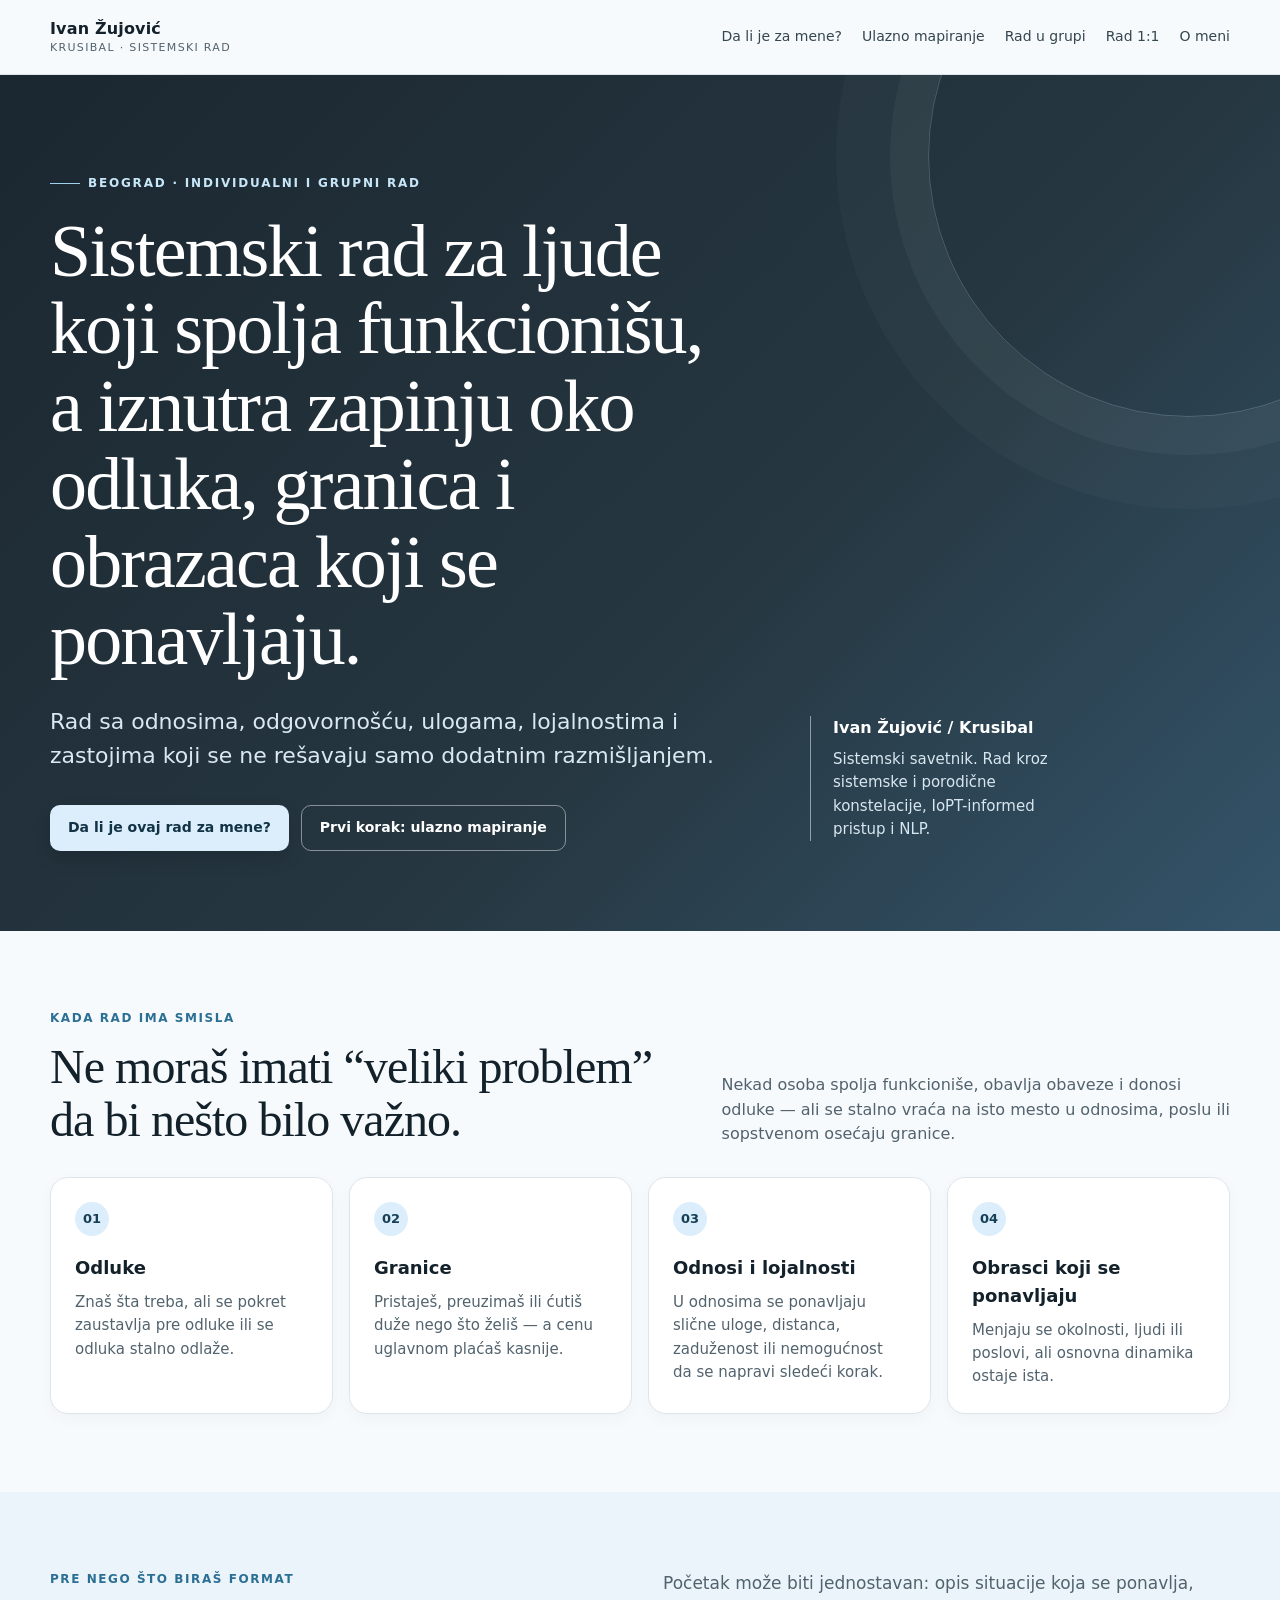
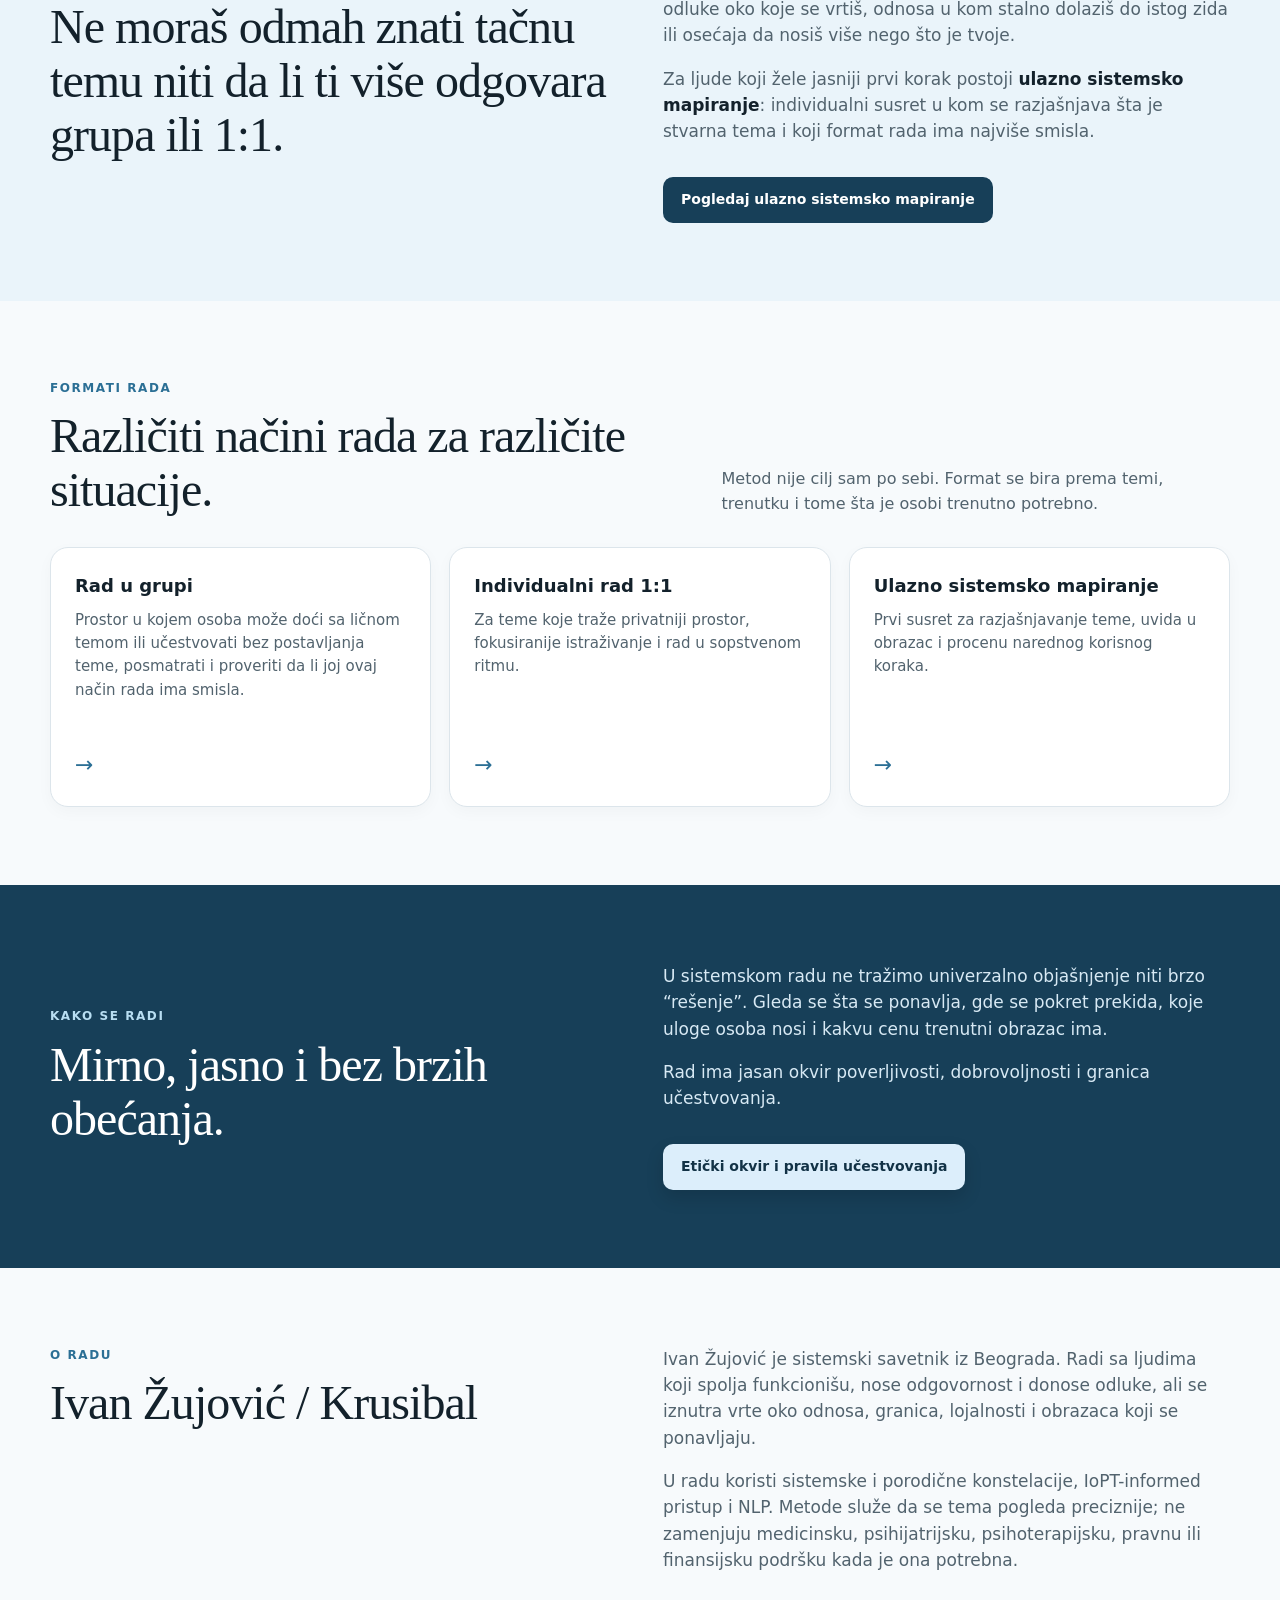
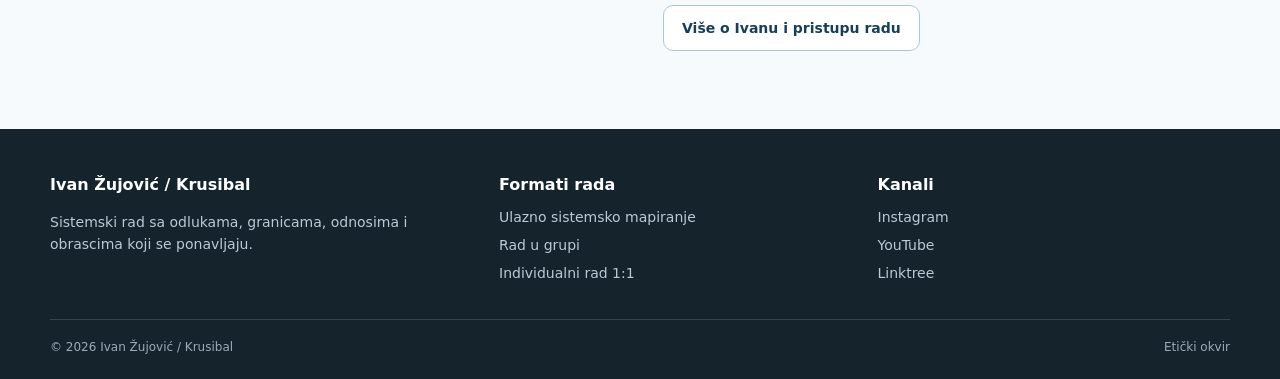
==== index.html @ fd6ade68 "Initial krusibal site" ====
<!doctype html>
<html lang="sr-Latn-RS">
<head>
  <meta charset="utf-8">
  <meta name="viewport" content="width=device-width,initial-scale=1">
  <title>Ivan Žujović | Sistemski rad sa odlukama, granicama i obrascima — Krusibal</title>
  <meta name="description" content="Sistemski rad za ljude koji spolja funkcionišu, a iznutra zapinju oko odluka, granica, odnosa i obrazaca koji se ponavljaju. Beograd — individualni i grupni rad.">
  <link rel="canonical" href="https://krusibal.rs/">
  <meta property="og:title" content="Ivan Žujović | Sistemski rad — Krusibal">
  <meta property="og:description" content="Sistemski rad sa odlukama, granicama i obrascima koji se ponavljaju.">
  <meta property="og:type" content="website">
  <meta property="og:url" content="https://krusibal.rs/">
  <link rel="icon" href="assets/favicon.svg" type="image/svg+xml">
  <link rel="stylesheet" href="assets/styles.css">
  <script type="application/ld+json">
  {"@context":"https://schema.org","@type":"Person","name":"Ivan Žujović","alternateName":"Krusibal","jobTitle":"Sistemski savetnik","url":"https://krusibal.rs/","address":{"@type":"PostalAddress","addressLocality":"Beograd","addressCountry":"RS"},"sameAs":["https://www.instagram.com/krusibal/","https://www.youtube.com/@krusibal","https://linktr.ee/krusibal"]}
  </script>
</head>
<body>
<header class="site-header">
  <div class="container header-row">
    <a class="brand" href="./" aria-label="Krusibal — početna"><strong>Ivan Žujović</strong><small>Krusibal · sistemski rad</small></a>
    <button class="nav-toggle" type="button" aria-expanded="false" aria-controls="site-navigation">Meni</button>
    <nav id="site-navigation" class="nav" aria-label="Glavna navigacija">
      <a href="da-li-je-ovaj-rad-za-mene/">Da li je za mene?</a>
      <a href="ulazno-sistemsko-mapiranje/">Ulazno mapiranje</a>
      <a href="rad-u-grupi/">Rad u grupi</a>
      <a href="rad-1-na-1/">Rad 1:1</a>
      <a href="o-meni/">O meni</a>
    </nav>
  </div>
</header>
<main>
  <section class="hero">
    <div class="container hero-grid">
      <div>
        <div class="eyebrow">Beograd · individualni i grupni rad</div>
        <h1>Sistemski rad za ljude koji spolja funkcionišu, a iznutra zapinju oko odluka, granica i obrazaca koji se ponavljaju.</h1>
        <p>Rad sa odnosima, odgovornošću, ulogama, lojalnostima i zastojima koji se ne rešavaju samo dodatnim razmišljanjem.</p>
        <div class="actions">
          <a class="button primary" href="da-li-je-ovaj-rad-za-mene/">Da li je ovaj rad za mene?</a>
          <a class="button secondary" href="ulazno-sistemsko-mapiranje/">Prvi korak: ulazno mapiranje</a>
        </div>
      </div>
      <aside class="hero-note">
        <strong>Ivan Žujović / Krusibal</strong>
        Sistemski savetnik. Rad kroz sistemske i porodične konstelacije, IoPT-informed pristup i NLP.
      </aside>
    </div>
  </section>

  <section>
    <div class="container">
      <div class="section-head">
        <div><div class="kicker">Kada rad ima smisla</div><h2>Ne moraš imati “veliki problem” da bi nešto bilo važno.</h2></div>
        <p>Nekad osoba spolja funkcioniše, obavlja obaveze i donosi odluke — ali se stalno vraća na isto mesto u odnosima, poslu ili sopstvenom osećaju granice.</p>
      </div>
      <div class="grid-4">
        <article class="card"><div class="num">01</div><h3>Odluke</h3><p>Znaš šta treba, ali se pokret zaustavlja pre odluke ili se odluka stalno odlaže.</p></article>
        <article class="card"><div class="num">02</div><h3>Granice</h3><p>Pristaješ, preuzimaš ili ćutiš duže nego što želiš — a cenu uglavnom plaćaš kasnije.</p></article>
        <article class="card"><div class="num">03</div><h3>Odnosi i lojalnosti</h3><p>U odnosima se ponavljaju slične uloge, distanca, zaduženost ili nemogućnost da se napravi sledeći korak.</p></article>
        <article class="card"><div class="num">04</div><h3>Obrasci koji se ponavljaju</h3><p>Menjaju se okolnosti, ljudi ili poslovi, ali osnovna dinamika ostaje ista.</p></article>
      </div>
    </div>
  </section>

  <section class="soft">
    <div class="container split">
      <div>
        <div class="kicker">Pre nego što biraš format</div>
        <h2>Ne moraš odmah znati tačnu temu niti da li ti više odgovara grupa ili 1:1.</h2>
      </div>
      <div class="prose">
        <p>Početak može biti jednostavan: opis situacije koja se ponavlja, odluke oko koje se vrtiš, odnosa u kom stalno dolaziš do istog zida ili osećaja da nosiš više nego što je tvoje.</p>
        <p>Za ljude koji žele jasniji prvi korak postoji <strong>ulazno sistemsko mapiranje</strong>: individualni susret u kom se razjašnjava šta je stvarna tema i koji format rada ima najviše smisla.</p>
        <div class="actions"><a class="button ink" href="ulazno-sistemsko-mapiranje/">Pogledaj ulazno sistemsko mapiranje</a></div>
      </div>
    </div>
  </section>

  <section>
    <div class="container">
      <div class="section-head">
        <div><div class="kicker">Formati rada</div><h2>Različiti načini rada za različite situacije.</h2></div>
        <p>Metod nije cilj sam po sebi. Format se bira prema temi, trenutku i tome šta je osobi trenutno potrebno.</p>
      </div>
      <div class="grid-3">
        <a class="card format-card" href="rad-u-grupi/"><div><h3>Rad u grupi</h3><p>Prostor u kojem osoba može doći sa ličnom temom ili učestvovati bez postavljanja teme, posmatrati i proveriti da li joj ovaj način rada ima smisla.</p></div><div class="arrow">→</div></a>
        <a class="card format-card" href="rad-1-na-1/"><div><h3>Individualni rad 1:1</h3><p>Za teme koje traže privatniji prostor, fokusiranije istraživanje i rad u sopstvenom ritmu.</p></div><div class="arrow">→</div></a>
        <a class="card format-card" href="ulazno-sistemsko-mapiranje/"><div><h3>Ulazno sistemsko mapiranje</h3><p>Prvi susret za razjašnjavanje teme, uvida u obrazac i procenu narednog korisnog koraka.</p></div><div class="arrow">→</div></a>
      </div>
    </div>
  </section>

  <section class="band">
    <div class="container split">
      <div><div class="kicker">Kako se radi</div><h2>Mirno, jasno i bez brzih obećanja.</h2></div>
      <div class="prose"><p>U sistemskom radu ne tražimo univerzalno objašnjenje niti brzo “rešenje”. Gleda se šta se ponavlja, gde se pokret prekida, koje uloge osoba nosi i kakvu cenu trenutni obrazac ima.</p><p>Rad ima jasan okvir poverljivosti, dobrovoljnosti i granica učestvovanja.</p><div class="actions"><a class="button primary" href="eticki-okvir/">Etički okvir i pravila učestvovanja</a></div></div>
    </div>
  </section>

  <section>
    <div class="container split">
      <div><div class="kicker">O radu</div><h2>Ivan Žujović / Krusibal</h2></div>
      <div class="prose"><p>Ivan Žujović je sistemski savetnik iz Beograda. Radi sa ljudima koji spolja funkcionišu, nose odgovornost i donose odluke, ali se iznutra vrte oko odnosa, granica, lojalnosti i obrazaca koji se ponavljaju.</p><p>U radu koristi sistemske i porodične konstelacije, IoPT-informed pristup i NLP. Metode služe da se tema pogleda preciznije; ne zamenjuju medicinsku, psihijatrijsku, psihoterapijsku, pravnu ili finansijsku podršku kada je ona potrebna.</p><div class="actions"><a class="button ghost" href="o-meni/">Više o Ivanu i pristupu radu</a></div></div>
    </div>
  </section>
</main>
<footer class="site-footer">
  <div class="container footer-grid">
    <div><h3>Ivan Žujović / Krusibal</h3><p>Sistemski rad sa odlukama, granicama, odnosima i obrascima koji se ponavljaju.</p></div>
    <div><h3>Formati rada</h3><ul><li><a href="ulazno-sistemsko-mapiranje/">Ulazno sistemsko mapiranje</a></li><li><a href="rad-u-grupi/">Rad u grupi</a></li><li><a href="rad-1-na-1/">Individualni rad 1:1</a></li></ul></div>
    <div><h3>Kanali</h3><ul><li><a href="https://www.instagram.com/krusibal/" target="_blank" rel="noopener">Instagram</a></li><li><a href="https://www.youtube.com/@krusibal" target="_blank" rel="noopener">YouTube</a></li><li><a href="https://linktr.ee/krusibal" target="_blank" rel="noopener">Linktree</a></li></ul></div>
  </div>
  <div class="container footer-bottom"><span>© 2026 Ivan Žujović / Krusibal</span><span><a href="eticki-okvir/">Etički okvir</a></span></div>
</footer>
<script src="assets/app.js"></script>
</body>
</html>
---- assets/styles.css ----
:root {
  --ink: #13212b;
  --muted: #52636e;
  --line: #dce5eb;
  --paper: #f7fafc;
  --white: #ffffff;
  --blue-pale: #dceefb;
  --blue: #2b6f95;
  --blue-deep: #173f58;
  --dark: #1b2730;
  --dark-2: #263741;
  --max: 1180px;
  --radius: 18px;
  --shadow: 0 16px 42px rgba(28, 54, 71, .10);
}
* { box-sizing: border-box; }
html { scroll-behavior: smooth; }
body { margin: 0; color: var(--ink); background: var(--paper); font-family: Inter, ui-sans-serif, system-ui, -apple-system, BlinkMacSystemFont, "Segoe UI", sans-serif; line-height: 1.55; }
a { color: inherit; text-decoration: none; }
a:hover { text-decoration: none; }
img { max-width: 100%; display:block; }
.container { width: min(calc(100% - 40px), var(--max)); margin: 0 auto; }
.site-header { background: rgba(247,250,252,.94); border-bottom: 1px solid var(--line); position: sticky; top: 0; z-index: 30; backdrop-filter: blur(12px); }
.header-row { min-height: 74px; display: flex; align-items: center; justify-content: space-between; gap: 24px; }
.brand { display: flex; flex-direction: column; line-height: 1.08; }
.brand strong { font-size: 16px; letter-spacing: .01em; }
.brand small { margin-top: 4px; color: var(--muted); font-size: 11px; letter-spacing: .12em; text-transform: uppercase; }
.nav { display:flex; align-items:center; gap: 20px; font-size: 14px; color: #344650; }
.nav a { padding: 7px 0; border-bottom: 1px solid transparent; }
.nav a:hover, .nav a[aria-current="page"] { color: var(--blue-deep); border-bottom-color: var(--blue); }
.nav-toggle { display:none; border: 1px solid var(--line); background: var(--white); border-radius: 10px; padding: 8px 11px; font: inherit; color: var(--ink); }
.hero { background: linear-gradient(135deg, var(--dark) 0%, var(--dark-2) 59%, #34546a 100%); color: white; padding: 92px 0 80px; overflow:hidden; position:relative; }
.hero::after { content:""; position:absolute; width:520px; height:520px; border-radius:50%; border:1px solid rgba(220,238,251,.22); right:-170px; top:-180px; box-shadow: 0 0 0 38px rgba(220,238,251,.04), 0 0 0 92px rgba(220,238,251,.025); }
.hero-grid { position:relative; z-index:1; display:grid; grid-template-columns: minmax(0, 1.25fr) minmax(280px, .75fr); gap: 60px; align-items:end; }
.eyebrow { display:inline-flex; align-items:center; gap:8px; color:#c7e7f9; font-size: 12px; text-transform: uppercase; letter-spacing:.15em; font-weight:700; }
.eyebrow::before { content:""; display:inline-block; width:30px; height:1px; background:#9ed2ed; }
h1 { font-family: Georgia, "Times New Roman", serif; font-weight: 400; font-size: clamp(42px, 6vw, 74px); line-height:1.05; max-width: 800px; margin: 20px 0 26px; letter-spacing: -.025em; }
.hero p { color:#d9e8f1; font-size: clamp(18px, 2vw, 22px); max-width: 690px; margin:0; }
.hero-note { border-left: 1px solid rgba(220,238,251,.55); padding-left: 22px; color:#d8e7ef; font-size:15px; max-width:280px; margin-bottom: 10px; }
.hero-note strong { display:block; color:white; margin-bottom:7px; font-size:16px; }
.actions { display:flex; flex-wrap:wrap; gap: 12px; margin-top:32px; }
.button { display:inline-flex; align-items:center; justify-content:center; min-height: 46px; padding: 11px 18px; border-radius: 10px; font-weight: 700; font-size:14px; transition: transform .15s ease, box-shadow .15s ease, background .15s ease; }
.button:hover { transform: translateY(-1px); }
.button.primary { color:#123246; background:var(--blue-pale); box-shadow: 0 8px 18px rgba(0,0,0,.14); }
.button.secondary { color:white; border: 1px solid rgba(255,255,255,.45); }
.button.ink { color: white; background: var(--blue-deep); }
.button.ghost { color:var(--blue-deep); border:1px solid #aac7d9; background:var(--white); }
section { padding: 78px 0; }
.section-head { display:grid; grid-template-columns: minmax(0, 1fr) minmax(300px, .8fr); gap: 36px; align-items:end; margin-bottom:30px; }
h2 { margin: 0; font-family: Georgia, "Times New Roman", serif; font-weight:400; font-size: clamp(30px, 4vw, 48px); line-height:1.12; letter-spacing:-.02em; }
.section-head p { margin:0; color:var(--muted); font-size:16px; }
.kicker { font-size:12px; text-transform:uppercase; letter-spacing:.13em; color:var(--blue); font-weight:800; margin-bottom: 12px; }
.grid-4 { display:grid; grid-template-columns:repeat(4, 1fr); gap: 16px; }
.grid-3 { display:grid; grid-template-columns:repeat(3, 1fr); gap: 18px; }
.card { background:var(--white); border:1px solid var(--line); border-radius:var(--radius); padding:24px; box-shadow:0 5px 16px rgba(19,33,43,.03); }
.card h3 { margin: 0 0 9px; font-size:18px; }
.card p { color:var(--muted); margin:0; font-size:15px; }
.num { width:34px; height:34px; display:grid; place-items:center; border-radius:50%; background:var(--blue-pale); color:var(--blue-deep); font-weight:800; font-size:13px; margin-bottom:18px; }
.soft { background:#eaf4fa; }
.soft .card { box-shadow:none; }
.split { display:grid; grid-template-columns: 1fr 1fr; gap: 46px; align-items:start; }
.prose { color:var(--muted); font-size:17px; }
.prose p:first-child { margin-top:0; }
.prose strong { color:var(--ink); }
.list { padding:0; margin: 20px 0 0; list-style:none; display:grid; gap:11px; }
.list li { position:relative; padding-left:25px; color:var(--muted); }
.list li::before { content:""; position:absolute; width:8px; height:8px; border-radius:50%; top:.53em; left:0; background:#80b9d6; }
.format-card { min-height: 260px; display:flex; flex-direction:column; justify-content:space-between; }
.format-card .arrow { font-size:22px; color:var(--blue); margin-top:25px; }
.band { background:var(--blue-deep); color:white; }
.band .split { align-items:center; }
.band .prose, .band p { color:#d7e9f4; }
.band .kicker { color:#b8def2; }
.quote { font-family: Georgia, "Times New Roman", serif; font-size:clamp(27px, 3vw, 40px); line-height:1.18; margin:0; letter-spacing:-.02em; }
.page-hero { padding:72px 0 58px; background:linear-gradient(135deg,#e4f2fb,#f7fafc); border-bottom:1px solid var(--line); }
.page-hero h1 { color:var(--ink); font-size:clamp(38px,5vw,62px); max-width:850px; margin-bottom:16px; }
.page-hero p { max-width:700px; color:var(--muted); font-size:18px; margin:0; }
.notice { padding:19px 22px; background:#e8f4fb; border-left:4px solid #6da9c9; border-radius:10px; color:#2d4d60; font-size:15px; }
.faq { display:grid; gap: 12px; }
details { background:var(--white); border:1px solid var(--line); border-radius:12px; padding: 16px 18px; }
summary { cursor:pointer; font-weight:700; color:var(--ink); }
details p { color:var(--muted); margin: 14px 0 2px; }
.site-footer { background:#15232d; color:#dce9f0; padding: 44px 0 22px; }
.footer-grid { display:grid; grid-template-columns: 1.2fr 1fr 1fr; gap:26px; }
.site-footer h3 { margin:0 0 9px; color:white; font-size:16px; }
.site-footer p, .site-footer li { color:#b9cad5; font-size:14px; }
.site-footer ul { list-style:none; padding:0; margin:0; display:grid; gap:6px; }
.footer-bottom { margin-top:35px; padding-top:18px; border-top:1px solid rgba(220,238,251,.16); color:#98acb9; font-size:12px; display:flex; justify-content:space-between; gap:14px; flex-wrap:wrap; }
@media (max-width: 880px) {
  .nav-toggle { display:block; }
  .nav { display:none; position:absolute; top:74px; left:0; right:0; background:var(--paper); padding:18px 20px 22px; border-bottom:1px solid var(--line); flex-direction:column; align-items:flex-start; gap:12px; }
  .nav.is-open { display:flex; }
  .hero { padding:72px 0 64px; }
  .hero-grid, .section-head, .split, .footer-grid { grid-template-columns:1fr; gap:28px; }
  .hero-note { max-width:560px; }
  .grid-4, .grid-3 { grid-template-columns:repeat(2, 1fr); }
}
@media (max-width: 560px) {
  .container { width:min(calc(100% - 28px), var(--max)); }
  h1 { font-size:42px; }
  section { padding:58px 0; }
  .grid-4, .grid-3 { grid-template-columns:1fr; }
  .card { padding:20px; }
  .actions { align-items:stretch; }
  .button { width:100%; }
}
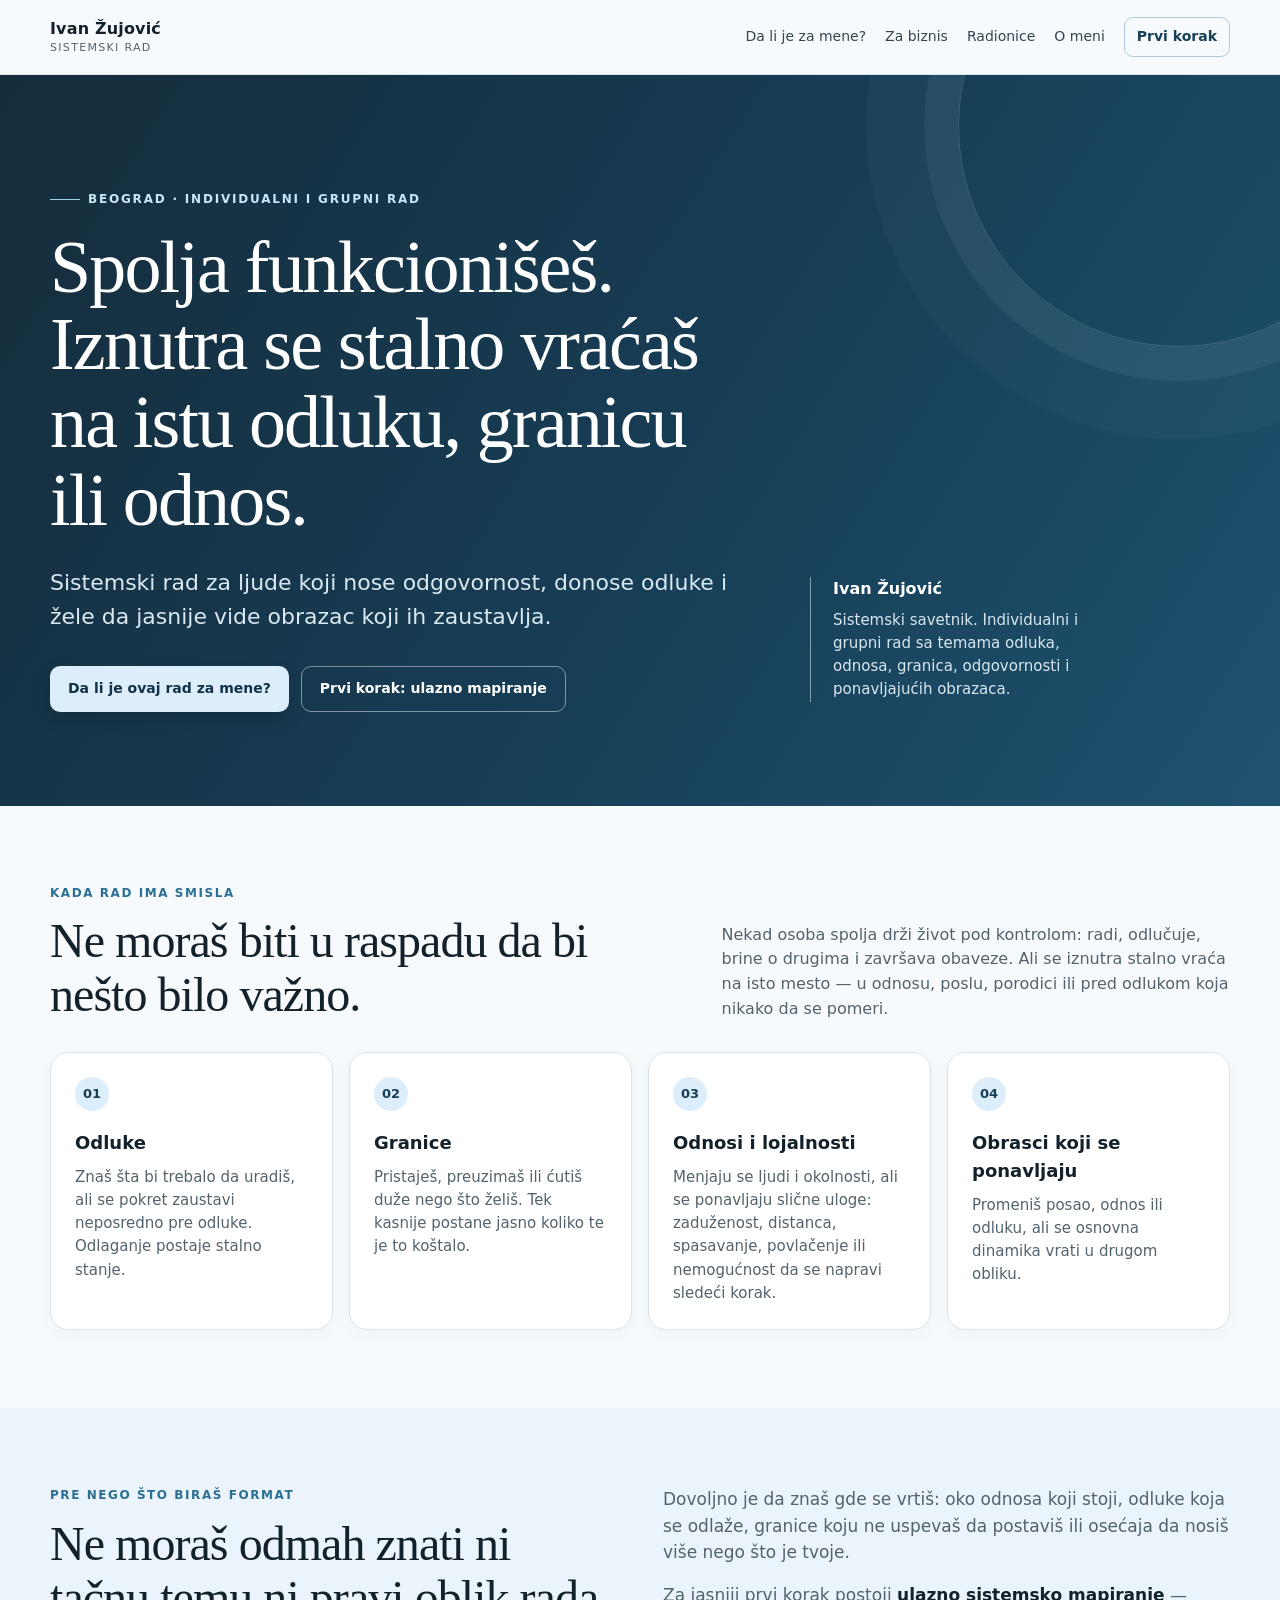
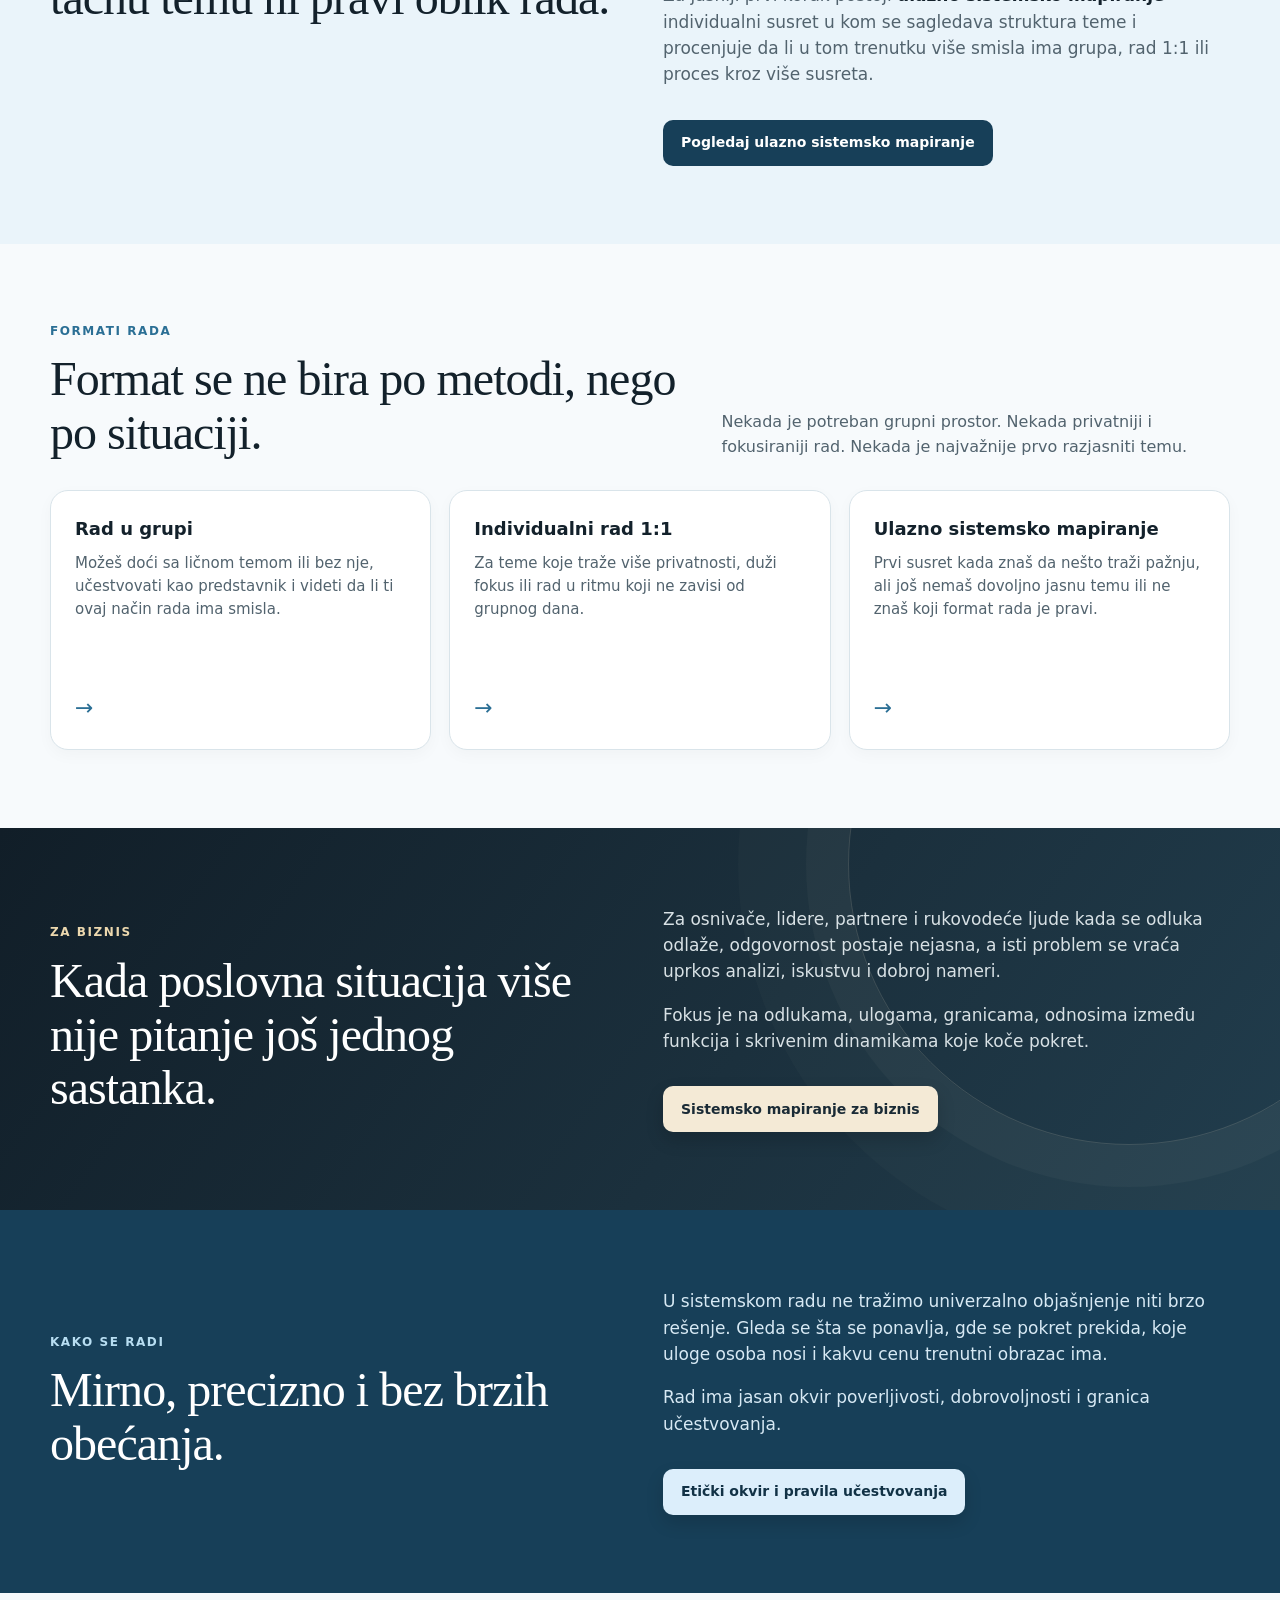
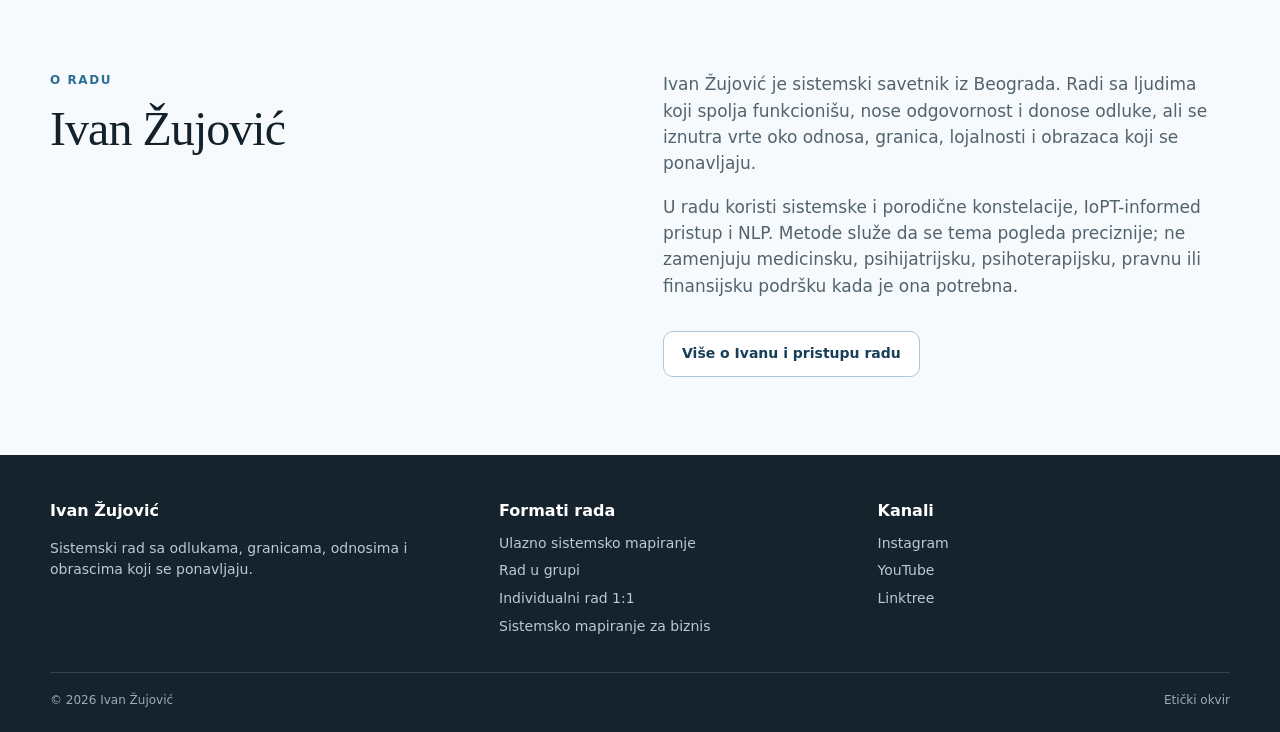
==== commit eb2fd11b: "Add business section and SEO v2" ====
--- a/index.html
+++ b/index.html
@@ -3,117 +3,168 @@
 <head>
   <meta charset="utf-8">
   <meta name="viewport" content="width=device-width,initial-scale=1">
-  <title>Ivan Žujović | Sistemski rad sa odlukama, granicama i obrascima — Krusibal</title>
+  <meta name="theme-color" content="#13212b">
+  <title>Ivan Žujović | Sistemski rad u Beogradu</title>
   <meta name="description" content="Sistemski rad za ljude koji spolja funkcionišu, a iznutra zapinju oko odluka, granica, odnosa i obrazaca koji se ponavljaju. Beograd — individualni i grupni rad.">
   <link rel="canonical" href="https://krusibal.rs/">
-  <meta property="og:title" content="Ivan Žujović | Sistemski rad — Krusibal">
-  <meta property="og:description" content="Sistemski rad sa odlukama, granicama i obrascima koji se ponavljaju.">
+  <meta property="og:locale" content="sr_RS">
   <meta property="og:type" content="website">
+  <meta property="og:title" content="Ivan Žujović | Sistemski rad u Beogradu">
+  <meta property="og:description" content="Sistemski rad za ljude koji spolja funkcionišu, a iznutra zapinju oko odluka, granica, odnosa i obrazaca koji se ponavljaju. Beograd — individualni i grupni rad.">
   <meta property="og:url" content="https://krusibal.rs/">
+  <meta property="og:image" content="https://krusibal.rs/assets/og-ivan-zujovic.png">
+  <meta property="og:image:width" content="1200">
+  <meta property="og:image:height" content="630">
+  <meta name="twitter:card" content="summary_large_image">
+  <meta name="twitter:title" content="Ivan Žujović | Sistemski rad u Beogradu">
+  <meta name="twitter:description" content="Sistemski rad za ljude koji spolja funkcionišu, a iznutra zapinju oko odluka, granica, odnosa i obrazaca koji se ponavljaju. Beograd — individualni i grupni rad.">
+  <meta name="twitter:image" content="https://krusibal.rs/assets/og-ivan-zujovic.png">
   <link rel="icon" href="assets/favicon.svg" type="image/svg+xml">
   <link rel="stylesheet" href="assets/styles.css">
   <script type="application/ld+json">
-  {"@context":"https://schema.org","@type":"Person","name":"Ivan Žujović","alternateName":"Krusibal","jobTitle":"Sistemski savetnik","url":"https://krusibal.rs/","address":{"@type":"PostalAddress","addressLocality":"Beograd","addressCountry":"RS"},"sameAs":["https://www.instagram.com/krusibal/","https://www.youtube.com/@krusibal","https://linktr.ee/krusibal"]}
-  </script>
+{
+  "@context":"https://schema.org",
+  "@type":"Person",
+  "name":"Ivan Žujović",
+  "jobTitle":"Sistemski savetnik",
+  "description":"Sistemski rad sa odlukama, granicama, odnosima i obrascima koji se ponavljaju.",
+  "url":"https://krusibal.rs/",
+  "address":{"@type":"PostalAddress","addressLocality":"Beograd","addressCountry":"RS"},
+  "sameAs":[
+    "https://www.instagram.com/krusibal/",
+    "https://www.youtube.com/@krusibal",
+    "https://linktr.ee/krusibal"
+  ]
+}
+</script>
 </head>
 <body>
 <header class="site-header">
   <div class="container header-row">
-    <a class="brand" href="./" aria-label="Krusibal — početna"><strong>Ivan Žujović</strong><small>Krusibal · sistemski rad</small></a>
+    <a class="brand" href="" aria-label="Ivan Žujović — početna"><strong>Ivan Žujović</strong><small>Sistemski rad</small></a>
     <button class="nav-toggle" type="button" aria-expanded="false" aria-controls="site-navigation">Meni</button>
     <nav id="site-navigation" class="nav" aria-label="Glavna navigacija">
-      <a href="da-li-je-ovaj-rad-za-mene/">Da li je za mene?</a>
-      <a href="ulazno-sistemsko-mapiranje/">Ulazno mapiranje</a>
-      <a href="rad-u-grupi/">Rad u grupi</a>
-      <a href="rad-1-na-1/">Rad 1:1</a>
-      <a href="o-meni/">O meni</a>
+      <a href="da-li-je-ovaj-rad-za-mene/">Da li je za mene?</a><a href="sistemsko-mapiranje-za-biznis/">Za biznis</a><a href="radionice/">Radionice</a><a href="o-meni/">O meni</a>
+      <a class="nav-cta" href="ulazno-sistemsko-mapiranje/">Prvi korak</a>
     </nav>
   </div>
 </header>
 <main>
-  <section class="hero">
-    <div class="container hero-grid">
-      <div>
-        <div class="eyebrow">Beograd · individualni i grupni rad</div>
-        <h1>Sistemski rad za ljude koji spolja funkcionišu, a iznutra zapinju oko odluka, granica i obrazaca koji se ponavljaju.</h1>
-        <p>Rad sa odnosima, odgovornošću, ulogama, lojalnostima i zastojima koji se ne rešavaju samo dodatnim razmišljanjem.</p>
-        <div class="actions">
-          <a class="button primary" href="da-li-je-ovaj-rad-za-mene/">Da li je ovaj rad za mene?</a>
-          <a class="button secondary" href="ulazno-sistemsko-mapiranje/">Prvi korak: ulazno mapiranje</a>
-        </div>
-      </div>
-      <aside class="hero-note">
-        <strong>Ivan Žujović / Krusibal</strong>
-        Sistemski savetnik. Rad kroz sistemske i porodične konstelacije, IoPT-informed pristup i NLP.
-      </aside>
-    </div>
-  </section>
-
-  <section>
-    <div class="container">
-      <div class="section-head">
-        <div><div class="kicker">Kada rad ima smisla</div><h2>Ne moraš imati “veliki problem” da bi nešto bilo važno.</h2></div>
-        <p>Nekad osoba spolja funkcioniše, obavlja obaveze i donosi odluke — ali se stalno vraća na isto mesto u odnosima, poslu ili sopstvenom osećaju granice.</p>
-      </div>
-      <div class="grid-4">
-        <article class="card"><div class="num">01</div><h3>Odluke</h3><p>Znaš šta treba, ali se pokret zaustavlja pre odluke ili se odluka stalno odlaže.</p></article>
-        <article class="card"><div class="num">02</div><h3>Granice</h3><p>Pristaješ, preuzimaš ili ćutiš duže nego što želiš — a cenu uglavnom plaćaš kasnije.</p></article>
-        <article class="card"><div class="num">03</div><h3>Odnosi i lojalnosti</h3><p>U odnosima se ponavljaju slične uloge, distanca, zaduženost ili nemogućnost da se napravi sledeći korak.</p></article>
-        <article class="card"><div class="num">04</div><h3>Obrasci koji se ponavljaju</h3><p>Menjaju se okolnosti, ljudi ili poslovi, ali osnovna dinamika ostaje ista.</p></article>
+<section class="hero">
+  <div class="container hero-grid">
+    <div>
+      <div class="eyebrow">Beograd · individualni i grupni rad</div>
+      <h1>Spolja funkcionišeš. Iznutra se stalno vraćaš na istu odluku, granicu ili odnos.</h1>
+      <p>Sistemski rad za ljude koji nose odgovornost, donose odluke i žele da jasnije vide obrazac koji ih zaustavlja.</p>
+      <div class="actions">
+        <a class="button primary" href="da-li-je-ovaj-rad-za-mene/">Da li je ovaj rad za mene?</a>
+        <a class="button secondary" href="ulazno-sistemsko-mapiranje/">Prvi korak: ulazno mapiranje</a>
       </div>
     </div>
-  </section>
+    <aside class="hero-note">
+      <strong>Ivan Žujović</strong>
+      Sistemski savetnik. Individualni i grupni rad sa temama odluka, odnosa, granica, odgovornosti i ponavljajućih obrazaca.
+    </aside>
+  </div>
+</section>
 
-  <section class="soft">
-    <div class="container split">
-      <div>
-        <div class="kicker">Pre nego što biraš format</div>
-        <h2>Ne moraš odmah znati tačnu temu niti da li ti više odgovara grupa ili 1:1.</h2>
-      </div>
-      <div class="prose">
-        <p>Početak može biti jednostavan: opis situacije koja se ponavlja, odluke oko koje se vrtiš, odnosa u kom stalno dolaziš do istog zida ili osećaja da nosiš više nego što je tvoje.</p>
-        <p>Za ljude koji žele jasniji prvi korak postoji <strong>ulazno sistemsko mapiranje</strong>: individualni susret u kom se razjašnjava šta je stvarna tema i koji format rada ima najviše smisla.</p>
-        <div class="actions"><a class="button ink" href="ulazno-sistemsko-mapiranje/">Pogledaj ulazno sistemsko mapiranje</a></div>
-      </div>
+<section>
+  <div class="container">
+    <div class="section-head">
+      <div><div class="kicker">Kada rad ima smisla</div><h2>Ne moraš biti u raspadu da bi nešto bilo važno.</h2></div>
+      <p>Nekad osoba spolja drži život pod kontrolom: radi, odlučuje, brine o drugima i završava obaveze. Ali se iznutra stalno vraća na isto mesto — u odnosu, poslu, porodici ili pred odlukom koja nikako da se pomeri.</p>
     </div>
-  </section>
+    <div class="grid-4">
+      <article class="card"><div class="num">01</div><h3>Odluke</h3><p>Znaš šta bi trebalo da uradiš, ali se pokret zaustavi neposredno pre odluke. Odlaganje postaje stalno stanje.</p></article>
+      <article class="card"><div class="num">02</div><h3>Granice</h3><p>Pristaješ, preuzimaš ili ćutiš duže nego što želiš. Tek kasnije postane jasno koliko te je to koštalo.</p></article>
+      <article class="card"><div class="num">03</div><h3>Odnosi i lojalnosti</h3><p>Menjaju se ljudi i okolnosti, ali se ponavljaju slične uloge: zaduženost, distanca, spasavanje, povlačenje ili nemogućnost da se napravi sledeći korak.</p></article>
+      <article class="card"><div class="num">04</div><h3>Obrasci koji se ponavljaju</h3><p>Promeniš posao, odnos ili odluku, ali se osnovna dinamika vrati u drugom obliku.</p></article>
+    </div>
+  </div>
+</section>
 
-  <section>
-    <div class="container">
-      <div class="section-head">
-        <div><div class="kicker">Formati rada</div><h2>Različiti načini rada za različite situacije.</h2></div>
-        <p>Metod nije cilj sam po sebi. Format se bira prema temi, trenutku i tome šta je osobi trenutno potrebno.</p>
-      </div>
-      <div class="grid-3">
-        <a class="card format-card" href="rad-u-grupi/"><div><h3>Rad u grupi</h3><p>Prostor u kojem osoba može doći sa ličnom temom ili učestvovati bez postavljanja teme, posmatrati i proveriti da li joj ovaj način rada ima smisla.</p></div><div class="arrow">→</div></a>
-        <a class="card format-card" href="rad-1-na-1/"><div><h3>Individualni rad 1:1</h3><p>Za teme koje traže privatniji prostor, fokusiranije istraživanje i rad u sopstvenom ritmu.</p></div><div class="arrow">→</div></a>
-        <a class="card format-card" href="ulazno-sistemsko-mapiranje/"><div><h3>Ulazno sistemsko mapiranje</h3><p>Prvi susret za razjašnjavanje teme, uvida u obrazac i procenu narednog korisnog koraka.</p></div><div class="arrow">→</div></a>
-      </div>
+<section class="soft">
+  <div class="container split">
+    <div>
+      <div class="kicker">Pre nego što biraš format</div>
+      <h2>Ne moraš odmah znati ni tačnu temu ni pravi oblik rada.</h2>
     </div>
-  </section>
+    <div class="prose">
+      <p>Dovoljno je da znaš gde se vrtiš: oko odnosa koji stoji, odluke koja se odlaže, granice koju ne uspevaš da postaviš ili osećaja da nosiš više nego što je tvoje.</p>
+      <p>Za jasniji prvi korak postoji <strong>ulazno sistemsko mapiranje</strong> — individualni susret u kom se sagledava struktura teme i procenjuje da li u tom trenutku više smisla ima grupa, rad 1:1 ili proces kroz više susreta.</p>
+      <div class="actions"><a class="button ink" href="ulazno-sistemsko-mapiranje/">Pogledaj ulazno sistemsko mapiranje</a></div>
+    </div>
+  </div>
+</section>
 
-  <section class="band">
-    <div class="container split">
-      <div><div class="kicker">Kako se radi</div><h2>Mirno, jasno i bez brzih obećanja.</h2></div>
-      <div class="prose"><p>U sistemskom radu ne tražimo univerzalno objašnjenje niti brzo “rešenje”. Gleda se šta se ponavlja, gde se pokret prekida, koje uloge osoba nosi i kakvu cenu trenutni obrazac ima.</p><p>Rad ima jasan okvir poverljivosti, dobrovoljnosti i granica učestvovanja.</p><div class="actions"><a class="button primary" href="eticki-okvir/">Etički okvir i pravila učestvovanja</a></div></div>
+<section>
+  <div class="container">
+    <div class="section-head">
+      <div><div class="kicker">Formati rada</div><h2>Format se ne bira po metodi, nego po situaciji.</h2></div>
+      <p>Nekada je potreban grupni prostor. Nekada privatniji i fokusiraniji rad. Nekada je najvažnije prvo razjasniti temu.</p>
     </div>
-  </section>
+    <div class="grid-3">
+      <a class="card format-card" href="rad-u-grupi/"><div><h3>Rad u grupi</h3><p>Možeš doći sa ličnom temom ili bez nje, učestvovati kao predstavnik i videti da li ti ovaj način rada ima smisla.</p></div><div class="arrow">→</div></a>
+      <a class="card format-card" href="rad-1-na-1/"><div><h3>Individualni rad 1:1</h3><p>Za teme koje traže više privatnosti, duži fokus ili rad u ritmu koji ne zavisi od grupnog dana.</p></div><div class="arrow">→</div></a>
+      <a class="card format-card" href="ulazno-sistemsko-mapiranje/"><div><h3>Ulazno sistemsko mapiranje</h3><p>Prvi susret kada znaš da nešto traži pažnju, ali još nemaš dovoljno jasnu temu ili ne znaš koji format rada je pravi.</p></div><div class="arrow">→</div></a>
+    </div>
+  </div>
+</section>
 
-  <section>
-    <div class="container split">
-      <div><div class="kicker">O radu</div><h2>Ivan Žujović / Krusibal</h2></div>
-      <div class="prose"><p>Ivan Žujović je sistemski savetnik iz Beograda. Radi sa ljudima koji spolja funkcionišu, nose odgovornost i donose odluke, ali se iznutra vrte oko odnosa, granica, lojalnosti i obrazaca koji se ponavljaju.</p><p>U radu koristi sistemske i porodične konstelacije, IoPT-informed pristup i NLP. Metode služe da se tema pogleda preciznije; ne zamenjuju medicinsku, psihijatrijsku, psihoterapijsku, pravnu ili finansijsku podršku kada je ona potrebna.</p><div class="actions"><a class="button ghost" href="o-meni/">Više o Ivanu i pristupu radu</a></div></div>
+<section class="business-band">
+  <div class="container business-grid">
+    <div>
+      <div class="kicker">Za biznis</div>
+      <h2>Kada poslovna situacija više nije pitanje još jednog sastanka.</h2>
     </div>
-  </section>
+    <div class="prose">
+      <p>Za osnivače, lidere, partnere i rukovodeće ljude kada se odluka odlaže, odgovornost postaje nejasna, a isti problem se vraća uprkos analizi, iskustvu i dobroj nameri.</p>
+      <p>Fokus je na odlukama, ulogama, granicama, odnosima između funkcija i skrivenim dinamikama koje koče pokret.</p>
+      <div class="actions"><a class="button business-button" href="sistemsko-mapiranje-za-biznis/">Sistemsko mapiranje za biznis</a></div>
+    </div>
+  </div>
+</section>
+
+<section class="band">
+  <div class="container split">
+    <div><div class="kicker">Kako se radi</div><h2>Mirno, precizno i bez brzih obećanja.</h2></div>
+    <div class="prose"><p>U sistemskom radu ne tražimo univerzalno objašnjenje niti brzo rešenje. Gleda se šta se ponavlja, gde se pokret prekida, koje uloge osoba nosi i kakvu cenu trenutni obrazac ima.</p><p>Rad ima jasan okvir poverljivosti, dobrovoljnosti i granica učestvovanja.</p><div class="actions"><a class="button primary" href="eticki-okvir/">Etički okvir i pravila učestvovanja</a></div></div>
+  </div>
+</section>
+
+<section>
+  <div class="container split">
+    <div><div class="kicker">O radu</div><h2>Ivan Žujović</h2></div>
+    <div class="prose"><p>Ivan Žujović je sistemski savetnik iz Beograda. Radi sa ljudima koji spolja funkcionišu, nose odgovornost i donose odluke, ali se iznutra vrte oko odnosa, granica, lojalnosti i obrazaca koji se ponavljaju.</p><p>U radu koristi sistemske i porodične konstelacije, IoPT-informed pristup i NLP. Metode služe da se tema pogleda preciznije; ne zamenjuju medicinsku, psihijatrijsku, psihoterapijsku, pravnu ili finansijsku podršku kada je ona potrebna.</p><div class="actions"><a class="button ghost" href="o-meni/">Više o Ivanu i pristupu radu</a></div></div>
+  </div>
+</section>
 </main>
 <footer class="site-footer">
   <div class="container footer-grid">
-    <div><h3>Ivan Žujović / Krusibal</h3><p>Sistemski rad sa odlukama, granicama, odnosima i obrascima koji se ponavljaju.</p></div>
-    <div><h3>Formati rada</h3><ul><li><a href="ulazno-sistemsko-mapiranje/">Ulazno sistemsko mapiranje</a></li><li><a href="rad-u-grupi/">Rad u grupi</a></li><li><a href="rad-1-na-1/">Individualni rad 1:1</a></li></ul></div>
-    <div><h3>Kanali</h3><ul><li><a href="https://www.instagram.com/krusibal/" target="_blank" rel="noopener">Instagram</a></li><li><a href="https://www.youtube.com/@krusibal" target="_blank" rel="noopener">YouTube</a></li><li><a href="https://linktr.ee/krusibal" target="_blank" rel="noopener">Linktree</a></li></ul></div>
+    <div>
+      <h3>Ivan Žujović</h3>
+      <p>Sistemski rad sa odlukama, granicama, odnosima i obrascima koji se ponavljaju.</p>
+    </div>
+    <div>
+      <h3>Formati rada</h3>
+      <ul>
+        <li><a href="ulazno-sistemsko-mapiranje/">Ulazno sistemsko mapiranje</a></li>
+        <li><a href="rad-u-grupi/">Rad u grupi</a></li>
+        <li><a href="rad-1-na-1/">Individualni rad 1:1</a></li>
+        <li><a href="sistemsko-mapiranje-za-biznis/">Sistemsko mapiranje za biznis</a></li>
+      </ul>
+    </div>
+    <div>
+      <h3>Kanali</h3>
+      <ul>
+        <li><a href="https://www.instagram.com/krusibal/" target="_blank" rel="noopener noreferrer">Instagram</a></li>
+        <li><a href="https://www.youtube.com/@krusibal" target="_blank" rel="noopener noreferrer">YouTube</a></li>
+        <li><a href="https://linktr.ee/krusibal" target="_blank" rel="noopener noreferrer">Linktree</a></li>
+      </ul>
+    </div>
   </div>
-  <div class="container footer-bottom"><span>© 2026 Ivan Žujović / Krusibal</span><span><a href="eticki-okvir/">Etički okvir</a></span></div>
+  <div class="container footer-bottom"><span>© 2026 Ivan Žujović</span><span><a href="eticki-okvir/">Etički okvir</a></span></div>
 </footer>
 <script src="assets/app.js"></script>
 </body>
-</html>
+</html>
--- a/assets/styles.css
+++ b/assets/styles.css
@@ -1,14 +1,16 @@
 :root {
   --ink: #13212b;
   --muted: #52636e;
-  --line: #dce5eb;
+  --line: #d9e4ea;
   --paper: #f7fafc;
   --white: #ffffff;
   --blue-pale: #dceefb;
+  --blue-soft: #eaf4fa;
   --blue: #2b6f95;
   --blue-deep: #173f58;
-  --dark: #1b2730;
-  --dark-2: #263741;
+  --dark: #13212b;
+  --dark-2: #1a2b36;
+  --gold: #c9a761;
   --max: 1180px;
   --radius: 18px;
   --shadow: 0 16px 42px rgba(28, 54, 71, .10);
@@ -18,89 +20,128 @@
 body { margin: 0; color: var(--ink); background: var(--paper); font-family: Inter, ui-sans-serif, system-ui, -apple-system, BlinkMacSystemFont, "Segoe UI", sans-serif; line-height: 1.55; }
 a { color: inherit; text-decoration: none; }
 a:hover { text-decoration: none; }
-img { max-width: 100%; display:block; }
+img { max-width: 100%; display: block; }
 .container { width: min(calc(100% - 40px), var(--max)); margin: 0 auto; }
+
 .site-header { background: rgba(247,250,252,.94); border-bottom: 1px solid var(--line); position: sticky; top: 0; z-index: 30; backdrop-filter: blur(12px); }
 .header-row { min-height: 74px; display: flex; align-items: center; justify-content: space-between; gap: 24px; }
 .brand { display: flex; flex-direction: column; line-height: 1.08; }
 .brand strong { font-size: 16px; letter-spacing: .01em; }
 .brand small { margin-top: 4px; color: var(--muted); font-size: 11px; letter-spacing: .12em; text-transform: uppercase; }
-.nav { display:flex; align-items:center; gap: 20px; font-size: 14px; color: #344650; }
+.nav { display: flex; align-items: center; gap: 19px; font-size: 14px; color: #344650; }
 .nav a { padding: 7px 0; border-bottom: 1px solid transparent; }
 .nav a:hover, .nav a[aria-current="page"] { color: var(--blue-deep); border-bottom-color: var(--blue); }
-.nav-toggle { display:none; border: 1px solid var(--line); background: var(--white); border-radius: 10px; padding: 8px 11px; font: inherit; color: var(--ink); }
-.hero { background: linear-gradient(135deg, var(--dark) 0%, var(--dark-2) 59%, #34546a 100%); color: white; padding: 92px 0 80px; overflow:hidden; position:relative; }
-.hero::after { content:""; position:absolute; width:520px; height:520px; border-radius:50%; border:1px solid rgba(220,238,251,.22); right:-170px; top:-180px; box-shadow: 0 0 0 38px rgba(220,238,251,.04), 0 0 0 92px rgba(220,238,251,.025); }
-.hero-grid { position:relative; z-index:1; display:grid; grid-template-columns: minmax(0, 1.25fr) minmax(280px, .75fr); gap: 60px; align-items:end; }
-.eyebrow { display:inline-flex; align-items:center; gap:8px; color:#c7e7f9; font-size: 12px; text-transform: uppercase; letter-spacing:.15em; font-weight:700; }
-.eyebrow::before { content:""; display:inline-block; width:30px; height:1px; background:#9ed2ed; }
-h1 { font-family: Georgia, "Times New Roman", serif; font-weight: 400; font-size: clamp(42px, 6vw, 74px); line-height:1.05; max-width: 800px; margin: 20px 0 26px; letter-spacing: -.025em; }
-.hero p { color:#d9e8f1; font-size: clamp(18px, 2vw, 22px); max-width: 690px; margin:0; }
-.hero-note { border-left: 1px solid rgba(220,238,251,.55); padding-left: 22px; color:#d8e7ef; font-size:15px; max-width:280px; margin-bottom: 10px; }
-.hero-note strong { display:block; color:white; margin-bottom:7px; font-size:16px; }
-.actions { display:flex; flex-wrap:wrap; gap: 12px; margin-top:32px; }
-.button { display:inline-flex; align-items:center; justify-content:center; min-height: 46px; padding: 11px 18px; border-radius: 10px; font-weight: 700; font-size:14px; transition: transform .15s ease, box-shadow .15s ease, background .15s ease; }
+.nav .nav-cta { padding: 8px 12px; border: 1px solid #aec9d9; border-radius: 9px; color: var(--blue-deep); font-weight: 700; }
+.nav .nav-cta:hover, .nav .nav-cta[aria-current="page"] { background: var(--blue-pale); border-bottom-color: #aec9d9; }
+.nav-toggle { display: none; border: 1px solid var(--line); background: var(--white); border-radius: 10px; padding: 8px 11px; font: inherit; }
+
+.hero { position: relative; overflow: hidden; background: linear-gradient(122deg, #152c3b 0%, #173f58 58%, #1f536f 100%); color: white; padding: 108px 0 94px; }
+.hero::after { content: ""; position: absolute; width: 440px; height: 440px; border-radius: 50%; right: -120px; top: -170px; border: 1px solid rgba(220,238,251,.18); box-shadow: 0 0 0 34px rgba(220,238,251,.06), 0 0 0 92px rgba(220,238,251,.025); }
+.hero-grid { position: relative; z-index: 1; display: grid; grid-template-columns: minmax(0, 1.25fr) minmax(280px, .75fr); gap: 60px; align-items: end; }
+.eyebrow { display: inline-flex; align-items: center; gap: 8px; color: #c7e7f9; font-size: 12px; text-transform: uppercase; letter-spacing: .15em; font-weight: 700; }
+.eyebrow::before { content: ""; display: inline-block; width: 30px; height: 1px; background: #9ed2ed; }
+h1 { font-family: Georgia, "Times New Roman", serif; font-weight: 400; font-size: clamp(42px, 6vw, 74px); line-height: 1.05; max-width: 800px; margin: 20px 0 26px; letter-spacing: -.025em; }
+.hero p { color: #d9e8f1; font-size: clamp(18px, 2vw, 22px); max-width: 690px; margin: 0; }
+.hero-note { border-left: 1px solid rgba(220,238,251,.55); padding-left: 22px; color: #d8e7ef; font-size: 15px; max-width: 300px; margin-bottom: 10px; }
+.hero-note strong { display: block; color: white; margin-bottom: 7px; font-size: 16px; }
+
+.actions { display: flex; flex-wrap: wrap; gap: 12px; margin-top: 32px; }
+.button { display: inline-flex; align-items: center; justify-content: center; min-height: 46px; padding: 11px 18px; border-radius: 10px; font-weight: 700; font-size: 14px; transition: transform .15s ease, box-shadow .15s ease, background .15s ease, border-color .15s ease; }
 .button:hover { transform: translateY(-1px); }
-.button.primary { color:#123246; background:var(--blue-pale); box-shadow: 0 8px 18px rgba(0,0,0,.14); }
-.button.secondary { color:white; border: 1px solid rgba(255,255,255,.45); }
+.button.primary { color: #123246; background: var(--blue-pale); box-shadow: 0 8px 18px rgba(0,0,0,.14); }
+.button.secondary { color: white; border: 1px solid rgba(255,255,255,.45); }
 .button.ink { color: white; background: var(--blue-deep); }
-.button.ghost { color:var(--blue-deep); border:1px solid #aac7d9; background:var(--white); }
+.button.ghost { color: var(--blue-deep); border: 1px solid #aac7d9; background: var(--white); }
+.button.business-button { color: #1a2b36; background: #f4ead6; box-shadow: 0 8px 18px rgba(0,0,0,.16); }
+
 section { padding: 78px 0; }
-.section-head { display:grid; grid-template-columns: minmax(0, 1fr) minmax(300px, .8fr); gap: 36px; align-items:end; margin-bottom:30px; }
-h2 { margin: 0; font-family: Georgia, "Times New Roman", serif; font-weight:400; font-size: clamp(30px, 4vw, 48px); line-height:1.12; letter-spacing:-.02em; }
-.section-head p { margin:0; color:var(--muted); font-size:16px; }
-.kicker { font-size:12px; text-transform:uppercase; letter-spacing:.13em; color:var(--blue); font-weight:800; margin-bottom: 12px; }
-.grid-4 { display:grid; grid-template-columns:repeat(4, 1fr); gap: 16px; }
-.grid-3 { display:grid; grid-template-columns:repeat(3, 1fr); gap: 18px; }
-.card { background:var(--white); border:1px solid var(--line); border-radius:var(--radius); padding:24px; box-shadow:0 5px 16px rgba(19,33,43,.03); }
-.card h3 { margin: 0 0 9px; font-size:18px; }
-.card p { color:var(--muted); margin:0; font-size:15px; }
-.num { width:34px; height:34px; display:grid; place-items:center; border-radius:50%; background:var(--blue-pale); color:var(--blue-deep); font-weight:800; font-size:13px; margin-bottom:18px; }
-.soft { background:#eaf4fa; }
-.soft .card { box-shadow:none; }
-.split { display:grid; grid-template-columns: 1fr 1fr; gap: 46px; align-items:start; }
-.prose { color:var(--muted); font-size:17px; }
-.prose p:first-child { margin-top:0; }
-.prose strong { color:var(--ink); }
-.list { padding:0; margin: 20px 0 0; list-style:none; display:grid; gap:11px; }
-.list li { position:relative; padding-left:25px; color:var(--muted); }
-.list li::before { content:""; position:absolute; width:8px; height:8px; border-radius:50%; top:.53em; left:0; background:#80b9d6; }
-.format-card { min-height: 260px; display:flex; flex-direction:column; justify-content:space-between; }
-.format-card .arrow { font-size:22px; color:var(--blue); margin-top:25px; }
-.band { background:var(--blue-deep); color:white; }
-.band .split { align-items:center; }
-.band .prose, .band p { color:#d7e9f4; }
-.band .kicker { color:#b8def2; }
-.quote { font-family: Georgia, "Times New Roman", serif; font-size:clamp(27px, 3vw, 40px); line-height:1.18; margin:0; letter-spacing:-.02em; }
-.page-hero { padding:72px 0 58px; background:linear-gradient(135deg,#e4f2fb,#f7fafc); border-bottom:1px solid var(--line); }
-.page-hero h1 { color:var(--ink); font-size:clamp(38px,5vw,62px); max-width:850px; margin-bottom:16px; }
-.page-hero p { max-width:700px; color:var(--muted); font-size:18px; margin:0; }
-.notice { padding:19px 22px; background:#e8f4fb; border-left:4px solid #6da9c9; border-radius:10px; color:#2d4d60; font-size:15px; }
-.faq { display:grid; gap: 12px; }
-details { background:var(--white); border:1px solid var(--line); border-radius:12px; padding: 16px 18px; }
-summary { cursor:pointer; font-weight:700; color:var(--ink); }
-details p { color:var(--muted); margin: 14px 0 2px; }
-.site-footer { background:#15232d; color:#dce9f0; padding: 44px 0 22px; }
-.footer-grid { display:grid; grid-template-columns: 1.2fr 1fr 1fr; gap:26px; }
-.site-footer h3 { margin:0 0 9px; color:white; font-size:16px; }
-.site-footer p, .site-footer li { color:#b9cad5; font-size:14px; }
-.site-footer ul { list-style:none; padding:0; margin:0; display:grid; gap:6px; }
-.footer-bottom { margin-top:35px; padding-top:18px; border-top:1px solid rgba(220,238,251,.16); color:#98acb9; font-size:12px; display:flex; justify-content:space-between; gap:14px; flex-wrap:wrap; }
+.section-head { display: grid; grid-template-columns: minmax(0, 1fr) minmax(300px, .8fr); gap: 36px; align-items: end; margin-bottom: 30px; }
+h2 { margin: 0; font-family: Georgia, "Times New Roman", serif; font-weight: 400; font-size: clamp(30px, 4vw, 48px); line-height: 1.12; letter-spacing: -.02em; }
+.section-head p { margin: 0; color: var(--muted); font-size: 16px; }
+.kicker { font-size: 12px; text-transform: uppercase; letter-spacing: .13em; color: var(--blue); font-weight: 800; margin-bottom: 12px; }
+.grid-4 { display: grid; grid-template-columns: repeat(4, 1fr); gap: 16px; }
+.grid-3 { display: grid; grid-template-columns: repeat(3, 1fr); gap: 18px; }
+.card { background: var(--white); border: 1px solid var(--line); border-radius: var(--radius); padding: 24px; box-shadow: 0 5px 16px rgba(19,33,43,.03); }
+.card h3 { margin: 0 0 9px; font-size: 18px; }
+.card p { color: var(--muted); margin: 0; font-size: 15px; }
+.num { width: 34px; height: 34px; display: grid; place-items: center; border-radius: 50%; background: var(--blue-pale); color: var(--blue-deep); font-weight: 800; font-size: 13px; margin-bottom: 18px; }
+.soft { background: var(--blue-soft); }
+.soft .card { box-shadow: none; }
+.split { display: grid; grid-template-columns: 1fr 1fr; gap: 46px; align-items: start; }
+.prose { color: var(--muted); font-size: 17px; }
+.prose p:first-child { margin-top: 0; }
+.prose strong { color: var(--ink); }
+.list { padding: 0; margin: 20px 0 0; list-style: none; display: grid; gap: 11px; }
+.list li { position: relative; padding-left: 25px; color: var(--muted); }
+.list li::before { content: ""; position: absolute; width: 8px; height: 8px; border-radius: 50%; top: .53em; left: 0; background: #80b9d6; }
+.format-card { min-height: 260px; display: flex; flex-direction: column; justify-content: space-between; }
+.format-card .arrow { font-size: 22px; color: var(--blue); margin-top: 25px; }
+.band { background: var(--blue-deep); color: white; }
+.band .split { align-items: center; }
+.band .prose, .band p { color: #d7e9f4; }
+.band .kicker { color: #b8def2; }
+
+.business-band { position: relative; overflow: hidden; background: linear-gradient(126deg, #111e28 0%, #1b303d 58%, #213d4d 100%); color: white; }
+.business-band::after { content: ""; position: absolute; width: 560px; height: 560px; right: -130px; top: -245px; border: 1px solid rgba(242,231,207,.16); border-radius: 50%; box-shadow: 0 0 0 42px rgba(242,231,207,.03), 0 0 0 110px rgba(242,231,207,.02); }
+.business-grid { position: relative; z-index: 1; display: grid; grid-template-columns: 1fr 1fr; gap: 46px; align-items: center; }
+.business-band .kicker { color: #ecd8ae; }
+.business-band .prose { color: #d8e1e5; }
+.business-band h2 { max-width: 590px; }
+.business-format-band { padding: 78px 0; }
+.business-cases { grid-template-columns: repeat(3, 1fr); }
+.business-card { position: relative; z-index: 1; border: 1px solid rgba(236,216,174,.24); background: rgba(255,255,255,.045); border-radius: var(--radius); padding: 24px; }
+.business-card h3 { margin: 0 0 9px; color: #fff; font-size: 18px; }
+.business-card p { margin: 0; color: #d7e1e6; font-size: 15px; }
+.business-card .num { background: rgba(236,216,174,.14); color: #f1dfb9; }
+.section-head-light p { color: #d7e1e6; }
+.section-head-light .kicker { color: #ecd8ae; }
+
+.page-hero { padding: 72px 0 58px; background: linear-gradient(135deg, #e4f2fb, #f7fafc); border-bottom: 1px solid var(--line); }
+.page-hero h1 { color: var(--ink); font-size: clamp(38px,5vw,62px); max-width: 850px; margin-bottom: 16px; }
+.page-hero p { max-width: 760px; color: var(--muted); font-size: 18px; margin: 0; }
+.business-hero { position: relative; overflow: hidden; padding: 104px 0 90px; color: white; background: linear-gradient(128deg, #111e28 0%, #17313e 57%, #24495d 100%); }
+.business-hero::after { content:""; position:absolute; left: 61%; bottom: -235px; width: 510px; height: 510px; border-radius:50%; border:1px solid rgba(236,216,174,.18); box-shadow: 0 0 0 44px rgba(236,216,174,.04), 0 0 0 113px rgba(236,216,174,.02); }
+.business-hero-grid { position: relative; z-index: 1; display: grid; grid-template-columns: minmax(0, 1.25fr) minmax(280px, .75fr); gap: 60px; align-items: end; }
+.business-hero h1 { max-width: 870px; }
+.business-hero p { color: #dbe5e9; max-width: 720px; font-size: clamp(18px, 2vw, 22px); margin: 0; }
+.business-note { border-left: 1px solid rgba(236,216,174,.5); padding-left: 22px; color: #e1e8eb; font-size: 15px; max-width: 290px; margin-bottom: 10px; }
+.business-note strong { display: block; color: #f4e6c9; margin-bottom: 8px; font-size: 16px; }
+.business-note span { display: block; }
+.notice { padding: 19px 22px; background: #e8f4fb; border-left: 4px solid #6da9c9; border-radius: 10px; color: #2d4d60; font-size: 15px; }
+.faq { display: grid; gap: 12px; }
+details { background: var(--white); border: 1px solid var(--line); border-radius: 12px; padding: 16px 18px; }
+summary { cursor: pointer; font-weight: 700; color: var(--ink); }
+details p { color: var(--muted); margin: 14px 0 2px; }
+.content-narrow { width: min(calc(100% - 40px), 840px); margin: 0 auto; }
+.rule-block { padding: 0 0 25px; margin-bottom: 25px; border-bottom: 1px solid var(--line); }
+.rule-block:last-child { border-bottom: 0; margin-bottom: 0; }
+.rule-block h2 { font-family: Inter, ui-sans-serif, system-ui, sans-serif; font-size: 21px; font-weight: 750; letter-spacing: 0; margin-bottom: 10px; }
+.rule-block p { margin-bottom: 0; }
+
+.site-footer { background: #15232d; color: #dce9f0; padding: 44px 0 22px; }
+.footer-grid { display: grid; grid-template-columns: 1.2fr 1fr 1fr; gap: 26px; }
+.site-footer h3 { margin: 0 0 9px; color: white; font-size: 16px; }
+.site-footer p, .site-footer li { color: #b9cad5; font-size: 14px; }
+.site-footer ul { list-style: none; padding: 0; margin: 0; display: grid; gap: 6px; }
+.site-footer a:hover { color: white; }
+.footer-bottom { margin-top: 35px; padding-top: 18px; border-top: 1px solid rgba(220,238,251,.16); color: #98acb9; font-size: 12px; display: flex; justify-content: space-between; gap: 14px; flex-wrap: wrap; }
+
 @media (max-width: 880px) {
-  .nav-toggle { display:block; }
-  .nav { display:none; position:absolute; top:74px; left:0; right:0; background:var(--paper); padding:18px 20px 22px; border-bottom:1px solid var(--line); flex-direction:column; align-items:flex-start; gap:12px; }
-  .nav.is-open { display:flex; }
-  .hero { padding:72px 0 64px; }
-  .hero-grid, .section-head, .split, .footer-grid { grid-template-columns:1fr; gap:28px; }
-  .hero-note { max-width:560px; }
-  .grid-4, .grid-3 { grid-template-columns:repeat(2, 1fr); }
+  .nav-toggle { display: block; }
+  .nav { display: none; position: absolute; top: 74px; left: 0; right: 0; background: var(--paper); padding: 18px 20px 22px; border-bottom: 1px solid var(--line); flex-direction: column; align-items: flex-start; gap: 12px; }
+  .nav.is-open { display: flex; }
+  .hero, .business-hero { padding: 72px 0 64px; }
+  .hero-grid, .business-hero-grid, .section-head, .split, .business-grid, .footer-grid { grid-template-columns: 1fr; gap: 28px; }
+  .hero-note, .business-note { max-width: 560px; }
+  .grid-4, .grid-3, .business-cases { grid-template-columns: repeat(2, 1fr); }
 }
 @media (max-width: 560px) {
-  .container { width:min(calc(100% - 28px), var(--max)); }
-  h1 { font-size:42px; }
-  section { padding:58px 0; }
-  .grid-4, .grid-3 { grid-template-columns:1fr; }
-  .card { padding:20px; }
-  .actions { align-items:stretch; }
-  .button { width:100%; }
+  .container, .content-narrow { width: min(calc(100% - 28px), var(--max)); }
+  h1 { font-size: 42px; }
+  section { padding: 58px 0; }
+  .grid-4, .grid-3, .business-cases { grid-template-columns: 1fr; }
+  .card, .business-card { padding: 20px; }
+  .actions { align-items: stretch; }
+  .button { width: 100%; }
+  .hero, .business-hero { padding-top: 64px; }
 }
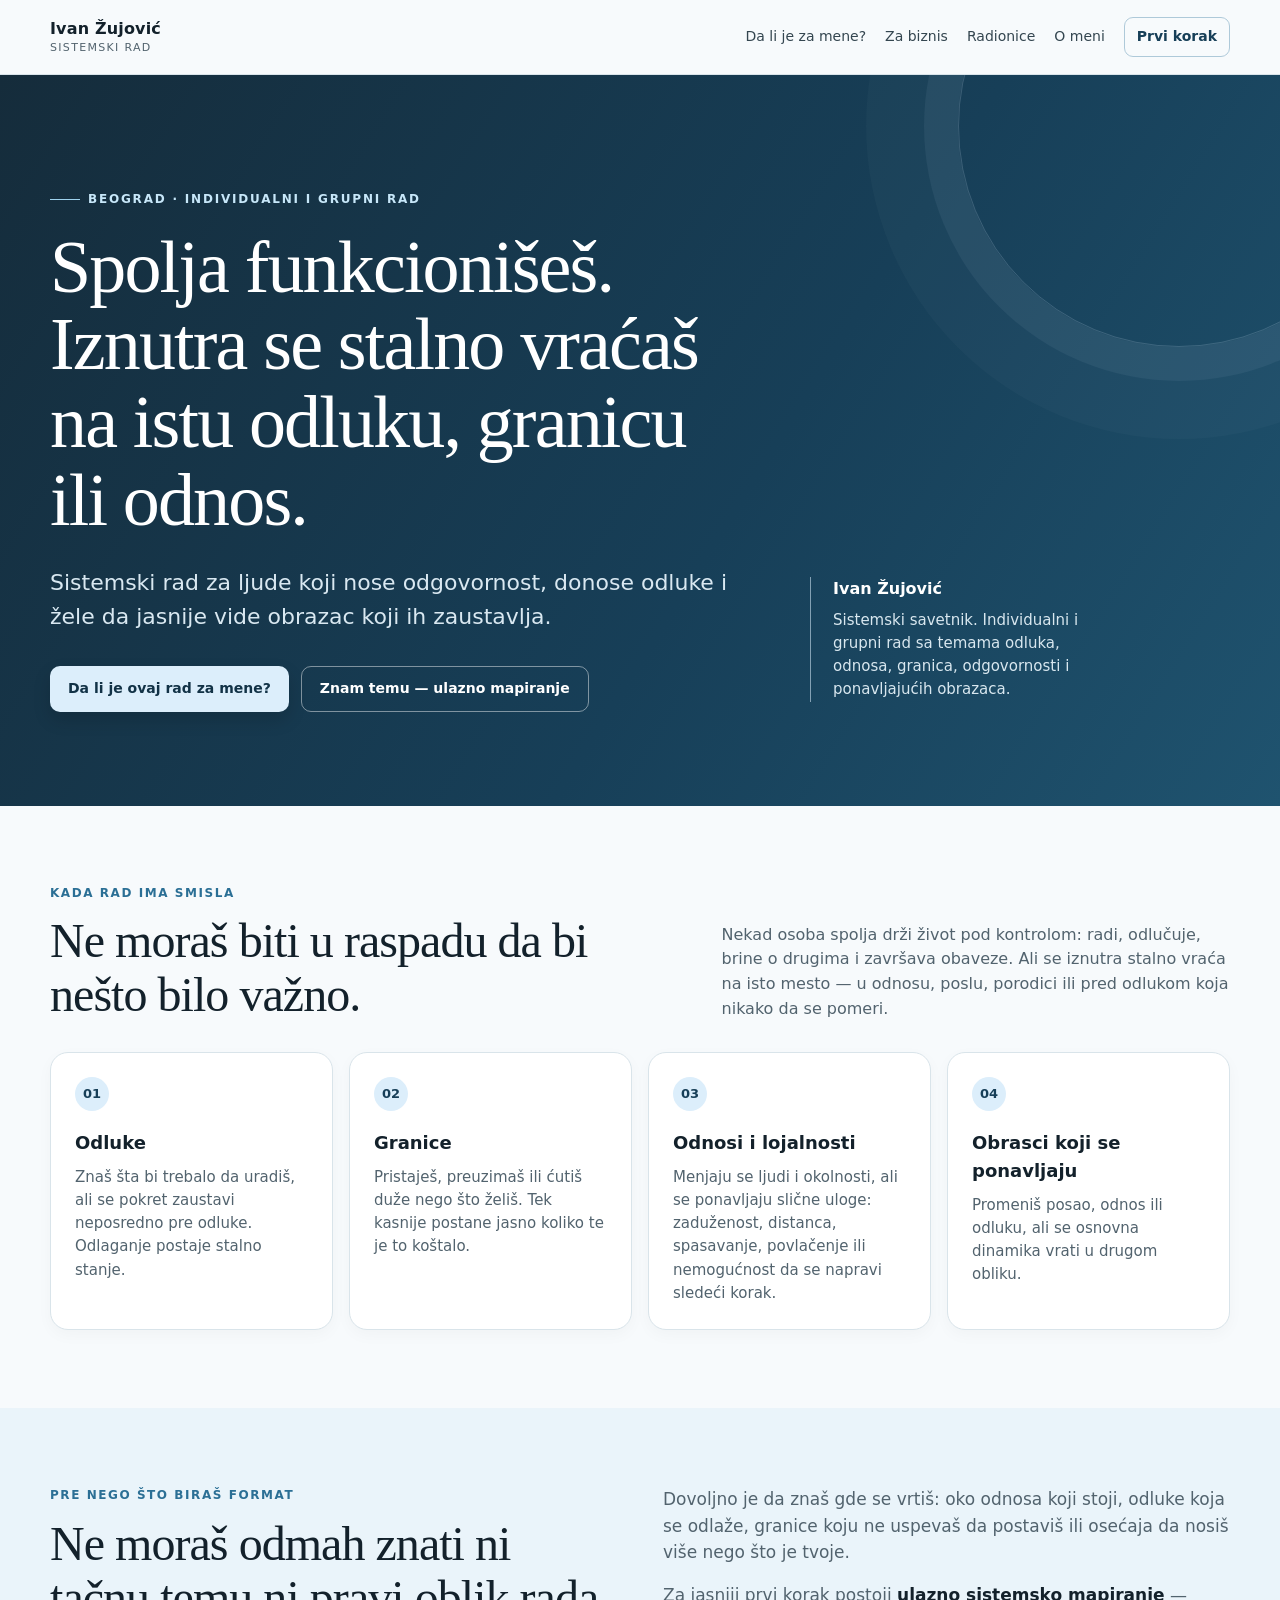
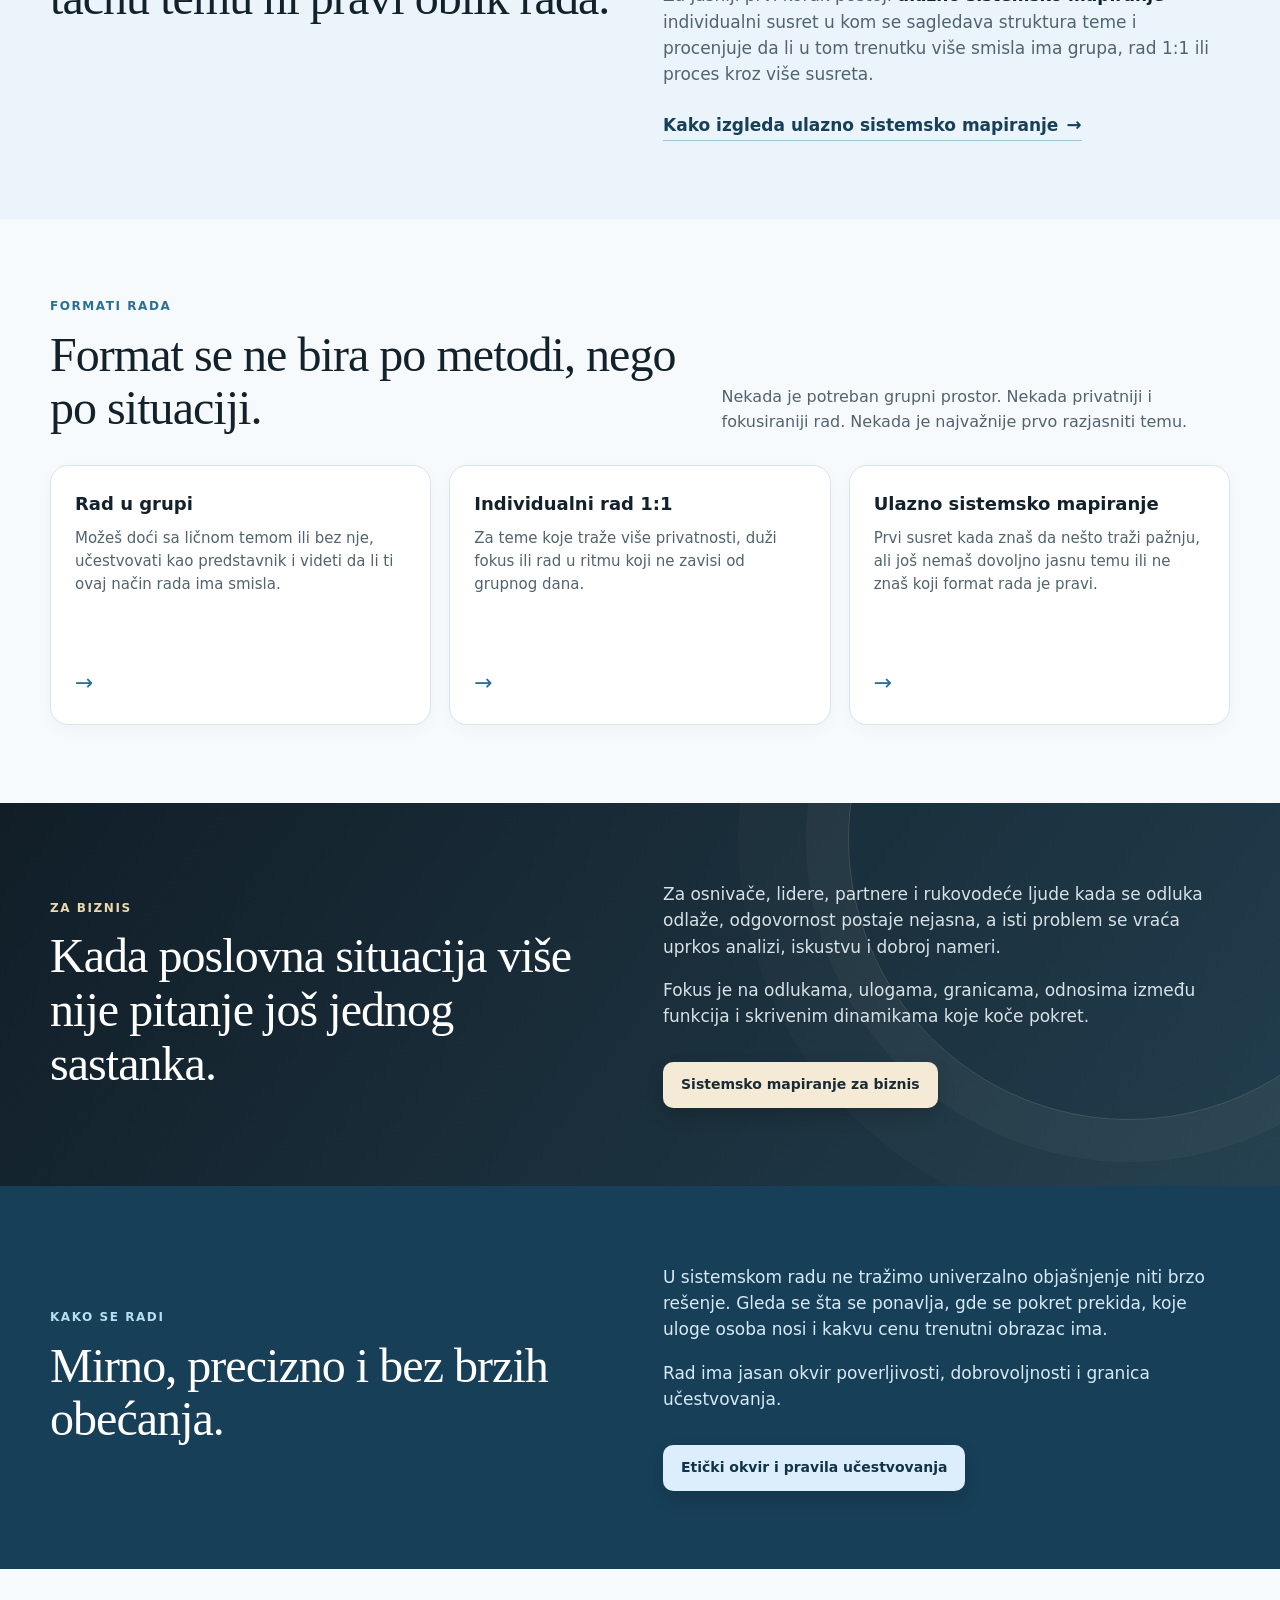
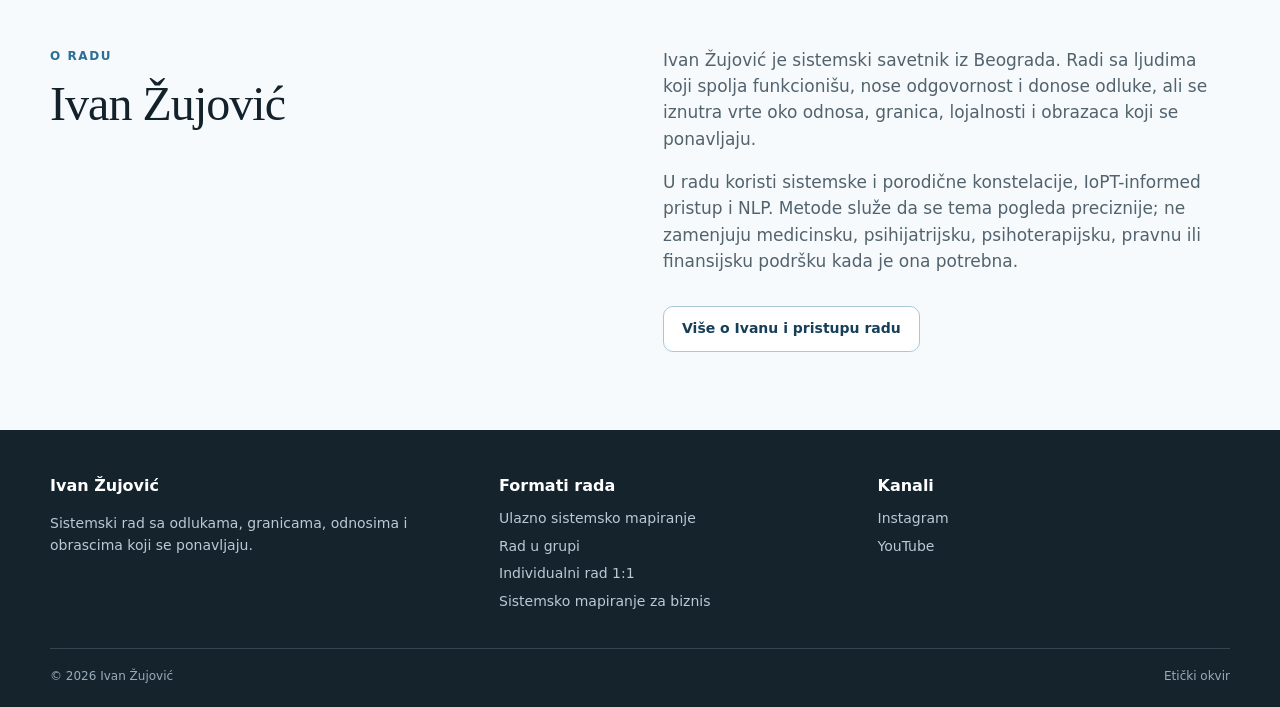
==== commit 960c00ca: "Refine conversion paths and footer links" ====
--- a/index.html
+++ b/index.html
@@ -32,8 +32,7 @@
   "address":{"@type":"PostalAddress","addressLocality":"Beograd","addressCountry":"RS"},
   "sameAs":[
     "https://www.instagram.com/krusibal/",
-    "https://www.youtube.com/@krusibal",
-    "https://linktr.ee/krusibal"
+    "https://www.youtube.com/@krusibal"
   ]
 }
 </script>
@@ -58,7 +57,7 @@
       <p>Sistemski rad za ljude koji nose odgovornost, donose odluke i žele da jasnije vide obrazac koji ih zaustavlja.</p>
       <div class="actions">
         <a class="button primary" href="da-li-je-ovaj-rad-za-mene/">Da li je ovaj rad za mene?</a>
-        <a class="button secondary" href="ulazno-sistemsko-mapiranje/">Prvi korak: ulazno mapiranje</a>
+        <a class="button secondary" href="ulazno-sistemsko-mapiranje/">Znam temu — ulazno mapiranje</a>
       </div>
     </div>
     <aside class="hero-note">
@@ -92,7 +91,7 @@
     <div class="prose">
       <p>Dovoljno je da znaš gde se vrtiš: oko odnosa koji stoji, odluke koja se odlaže, granice koju ne uspevaš da postaviš ili osećaja da nosiš više nego što je tvoje.</p>
       <p>Za jasniji prvi korak postoji <strong>ulazno sistemsko mapiranje</strong> — individualni susret u kom se sagledava struktura teme i procenjuje da li u tom trenutku više smisla ima grupa, rad 1:1 ili proces kroz više susreta.</p>
-      <div class="actions"><a class="button ink" href="ulazno-sistemsko-mapiranje/">Pogledaj ulazno sistemsko mapiranje</a></div>
+      <p class="inline-cta"><a class="text-link" href="ulazno-sistemsko-mapiranje/">Kako izgleda ulazno sistemsko mapiranje <span aria-hidden="true">→</span></a></p>
     </div>
   </div>
 </section>
@@ -159,7 +158,6 @@
       <ul>
         <li><a href="https://www.instagram.com/krusibal/" target="_blank" rel="noopener noreferrer">Instagram</a></li>
         <li><a href="https://www.youtube.com/@krusibal" target="_blank" rel="noopener noreferrer">YouTube</a></li>
-        <li><a href="https://linktr.ee/krusibal" target="_blank" rel="noopener noreferrer">Linktree</a></li>
       </ul>
     </div>
   </div>
--- a/assets/styles.css
+++ b/assets/styles.css
@@ -53,6 +53,11 @@
 .button.ink { color: white; background: var(--blue-deep); }
 .button.ghost { color: var(--blue-deep); border: 1px solid #aac7d9; background: var(--white); }
 .button.business-button { color: #1a2b36; background: #f4ead6; box-shadow: 0 8px 18px rgba(0,0,0,.16); }
+.inline-cta { margin: 24px 0 0; }
+.text-link { display: inline-flex; align-items: center; gap: 8px; color: var(--blue-deep); font-weight: 750; border-bottom: 1px solid #9fc4d7; padding-bottom: 2px; }
+.text-link span { font-size: 18px; line-height: 1; transition: transform .15s ease; }
+.text-link:hover { color: var(--blue); }
+.text-link:hover span { transform: translateX(3px); }
 
 section { padding: 78px 0; }
 .section-head { display: grid; grid-template-columns: minmax(0, 1fr) minmax(300px, .8fr); gap: 36px; align-items: end; margin-bottom: 30px; }
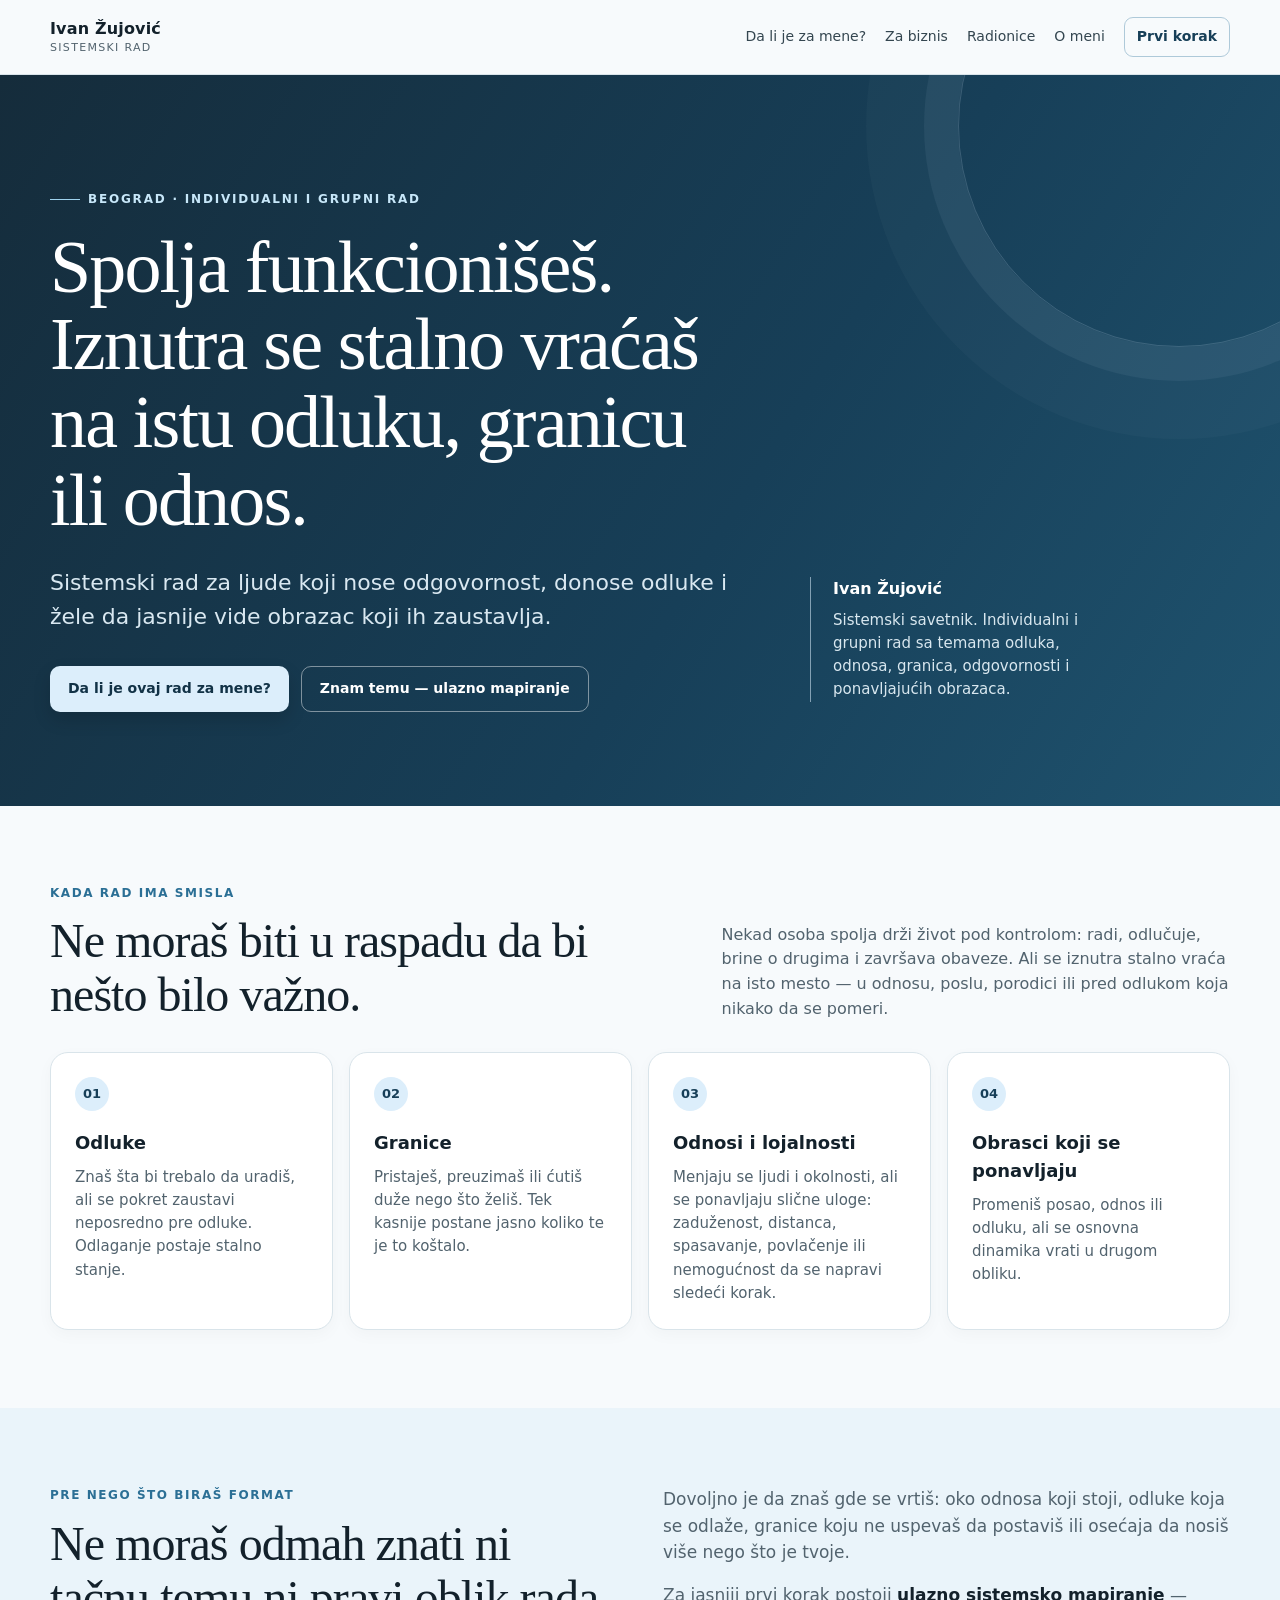
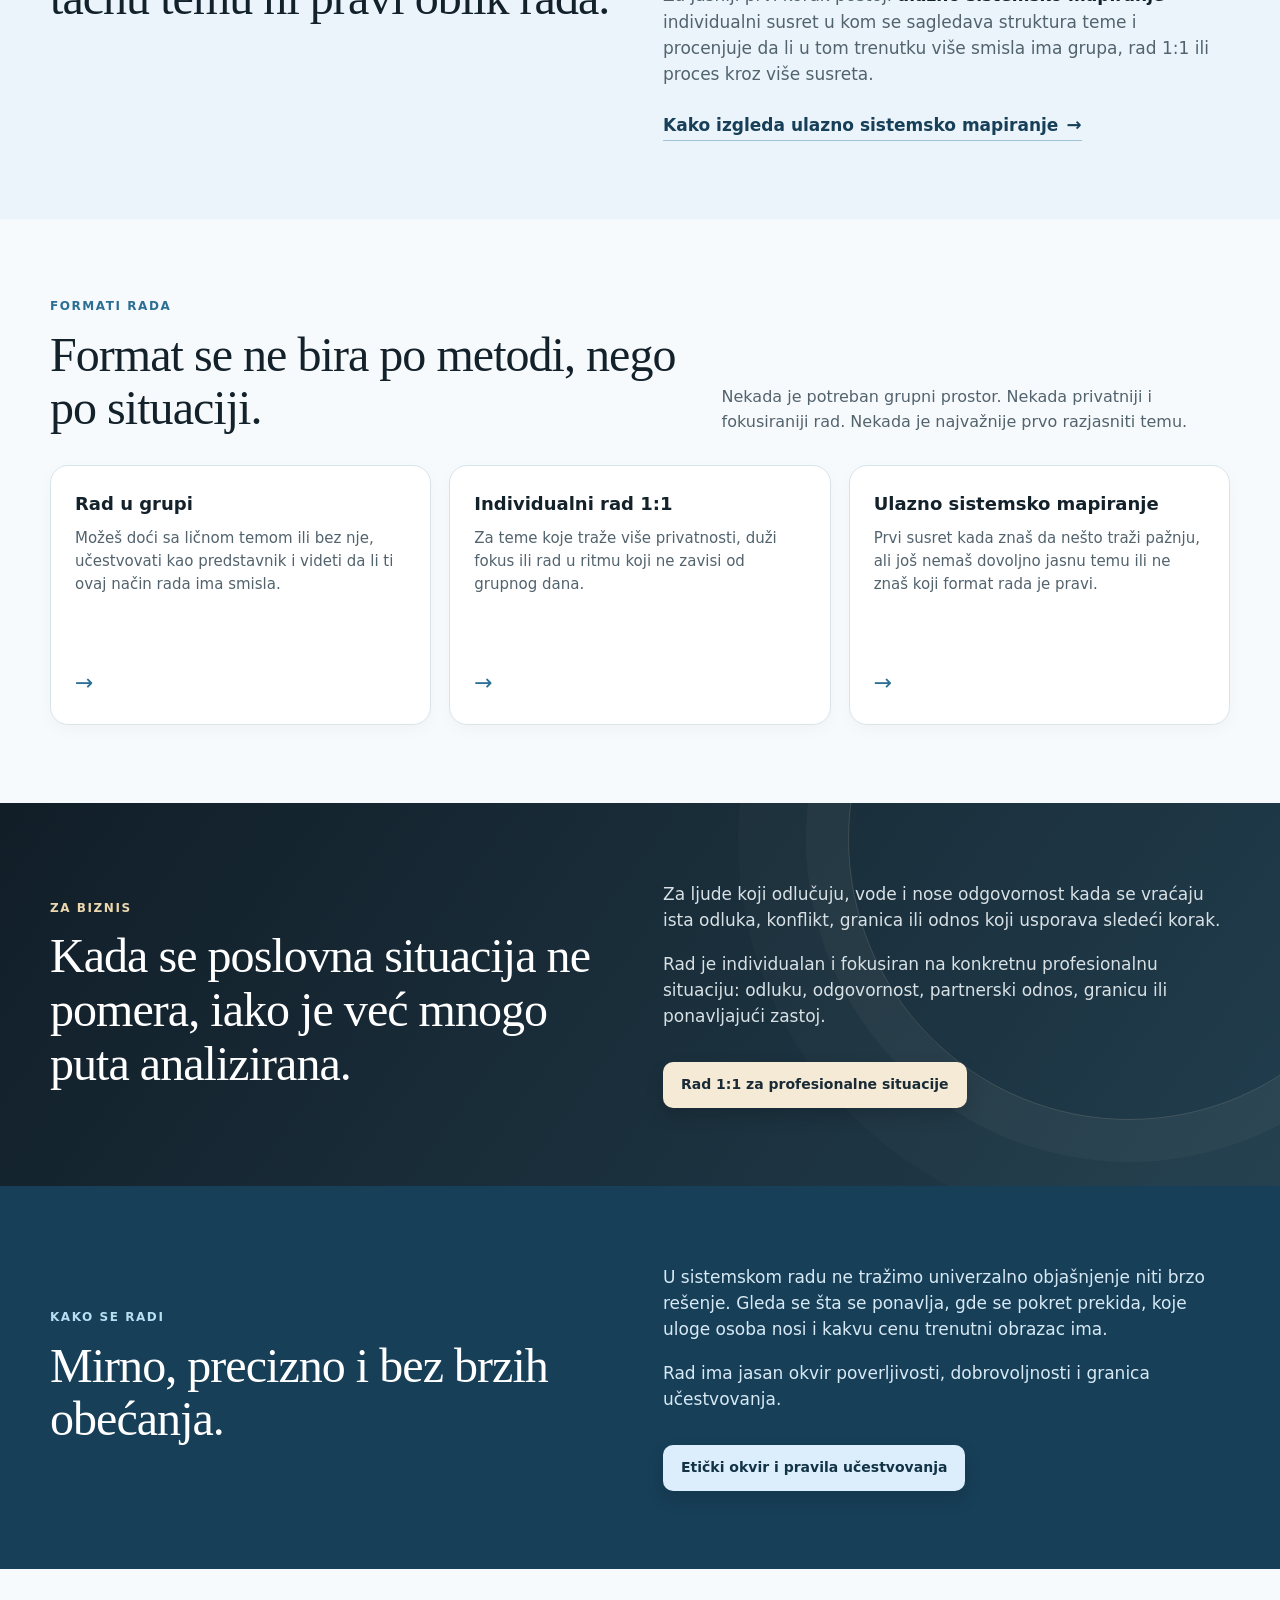
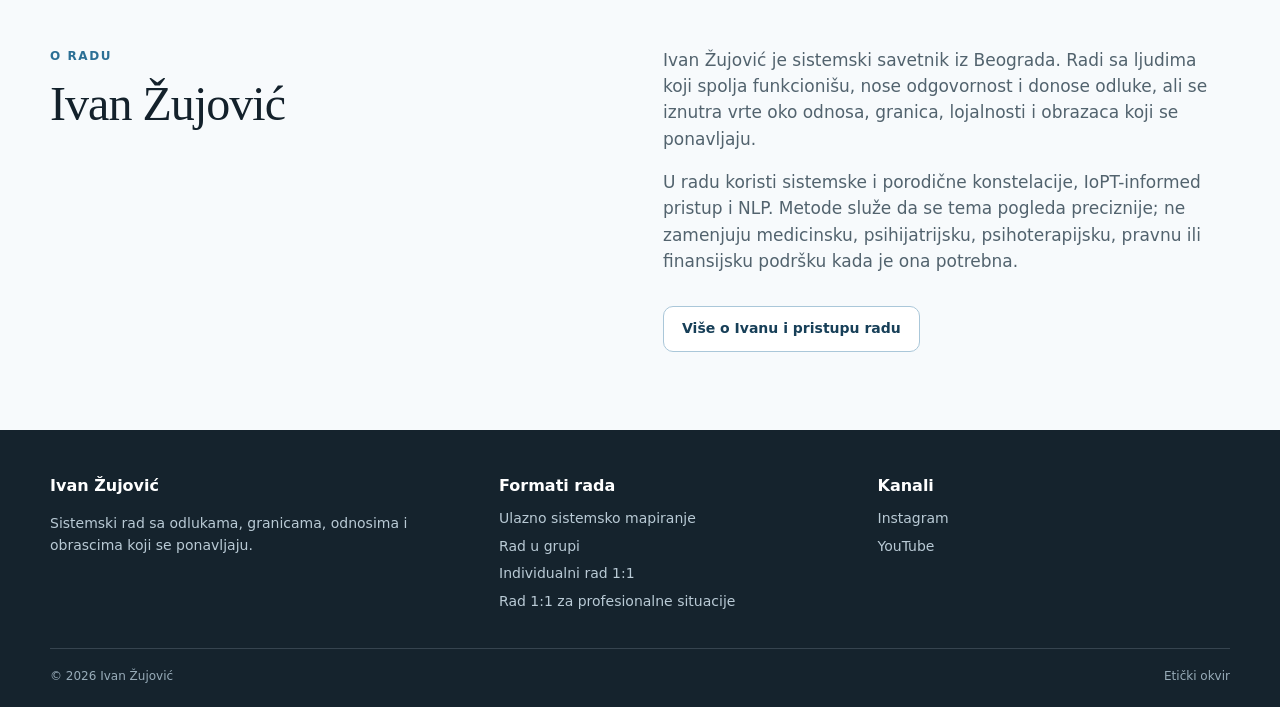
==== commit d1b14cfd: "Refine professional 1:1 offer and form links" ====
--- a/index.html
+++ b/index.html
@@ -43,7 +43,7 @@
     <a class="brand" href="" aria-label="Ivan Žujović — početna"><strong>Ivan Žujović</strong><small>Sistemski rad</small></a>
     <button class="nav-toggle" type="button" aria-expanded="false" aria-controls="site-navigation">Meni</button>
     <nav id="site-navigation" class="nav" aria-label="Glavna navigacija">
-      <a href="da-li-je-ovaj-rad-za-mene/">Da li je za mene?</a><a href="sistemsko-mapiranje-za-biznis/">Za biznis</a><a href="radionice/">Radionice</a><a href="o-meni/">O meni</a>
+      <a href="da-li-je-ovaj-rad-za-mene/">Da li je za mene?</a><a href="rad-1-na-1-za-profesionalne-situacije/">Za biznis</a><a href="radionice/">Radionice</a><a href="o-meni/">O meni</a>
       <a class="nav-cta" href="ulazno-sistemsko-mapiranje/">Prvi korak</a>
     </nav>
   </div>
@@ -114,12 +114,12 @@
   <div class="container business-grid">
     <div>
       <div class="kicker">Za biznis</div>
-      <h2>Kada poslovna situacija više nije pitanje još jednog sastanka.</h2>
+      <h2>Kada se poslovna situacija ne pomera, iako je već mnogo puta analizirana.</h2>
     </div>
     <div class="prose">
-      <p>Za osnivače, lidere, partnere i rukovodeće ljude kada se odluka odlaže, odgovornost postaje nejasna, a isti problem se vraća uprkos analizi, iskustvu i dobroj nameri.</p>
-      <p>Fokus je na odlukama, ulogama, granicama, odnosima između funkcija i skrivenim dinamikama koje koče pokret.</p>
-      <div class="actions"><a class="button business-button" href="sistemsko-mapiranje-za-biznis/">Sistemsko mapiranje za biznis</a></div>
+      <p>Za ljude koji odlučuju, vode i nose odgovornost kada se vraćaju ista odluka, konflikt, granica ili odnos koji usporava sledeći korak.</p>
+      <p>Rad je individualan i fokusiran na konkretnu profesionalnu situaciju: odluku, odgovornost, partnerski odnos, granicu ili ponavljajući zastoj.</p>
+      <div class="actions"><a class="button business-button" href="rad-1-na-1-za-profesionalne-situacije/">Rad 1:1 za profesionalne situacije</a></div>
     </div>
   </div>
 </section>
@@ -150,7 +150,7 @@
         <li><a href="ulazno-sistemsko-mapiranje/">Ulazno sistemsko mapiranje</a></li>
         <li><a href="rad-u-grupi/">Rad u grupi</a></li>
         <li><a href="rad-1-na-1/">Individualni rad 1:1</a></li>
-        <li><a href="sistemsko-mapiranje-za-biznis/">Sistemsko mapiranje za biznis</a></li>
+        <li><a href="rad-1-na-1-za-profesionalne-situacije/">Rad 1:1 za profesionalne situacije</a></li>
       </ul>
     </div>
     <div>
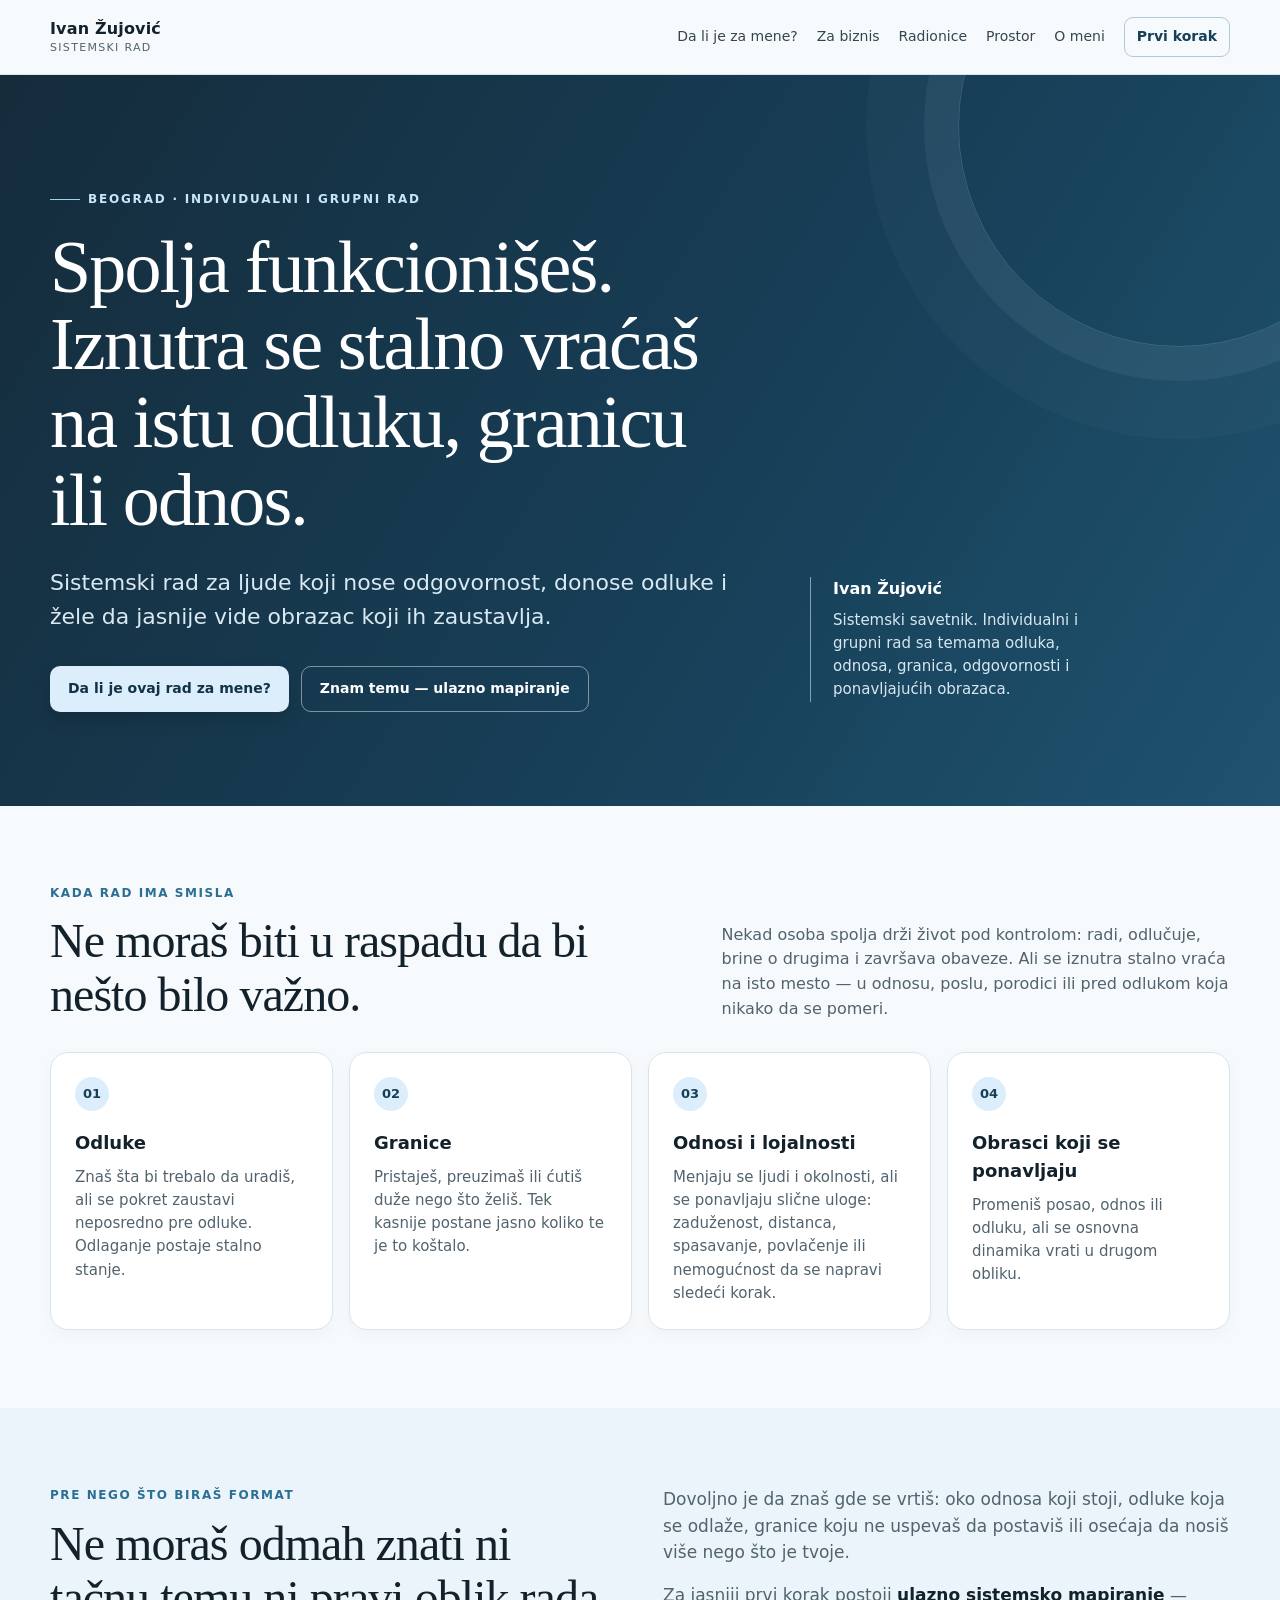
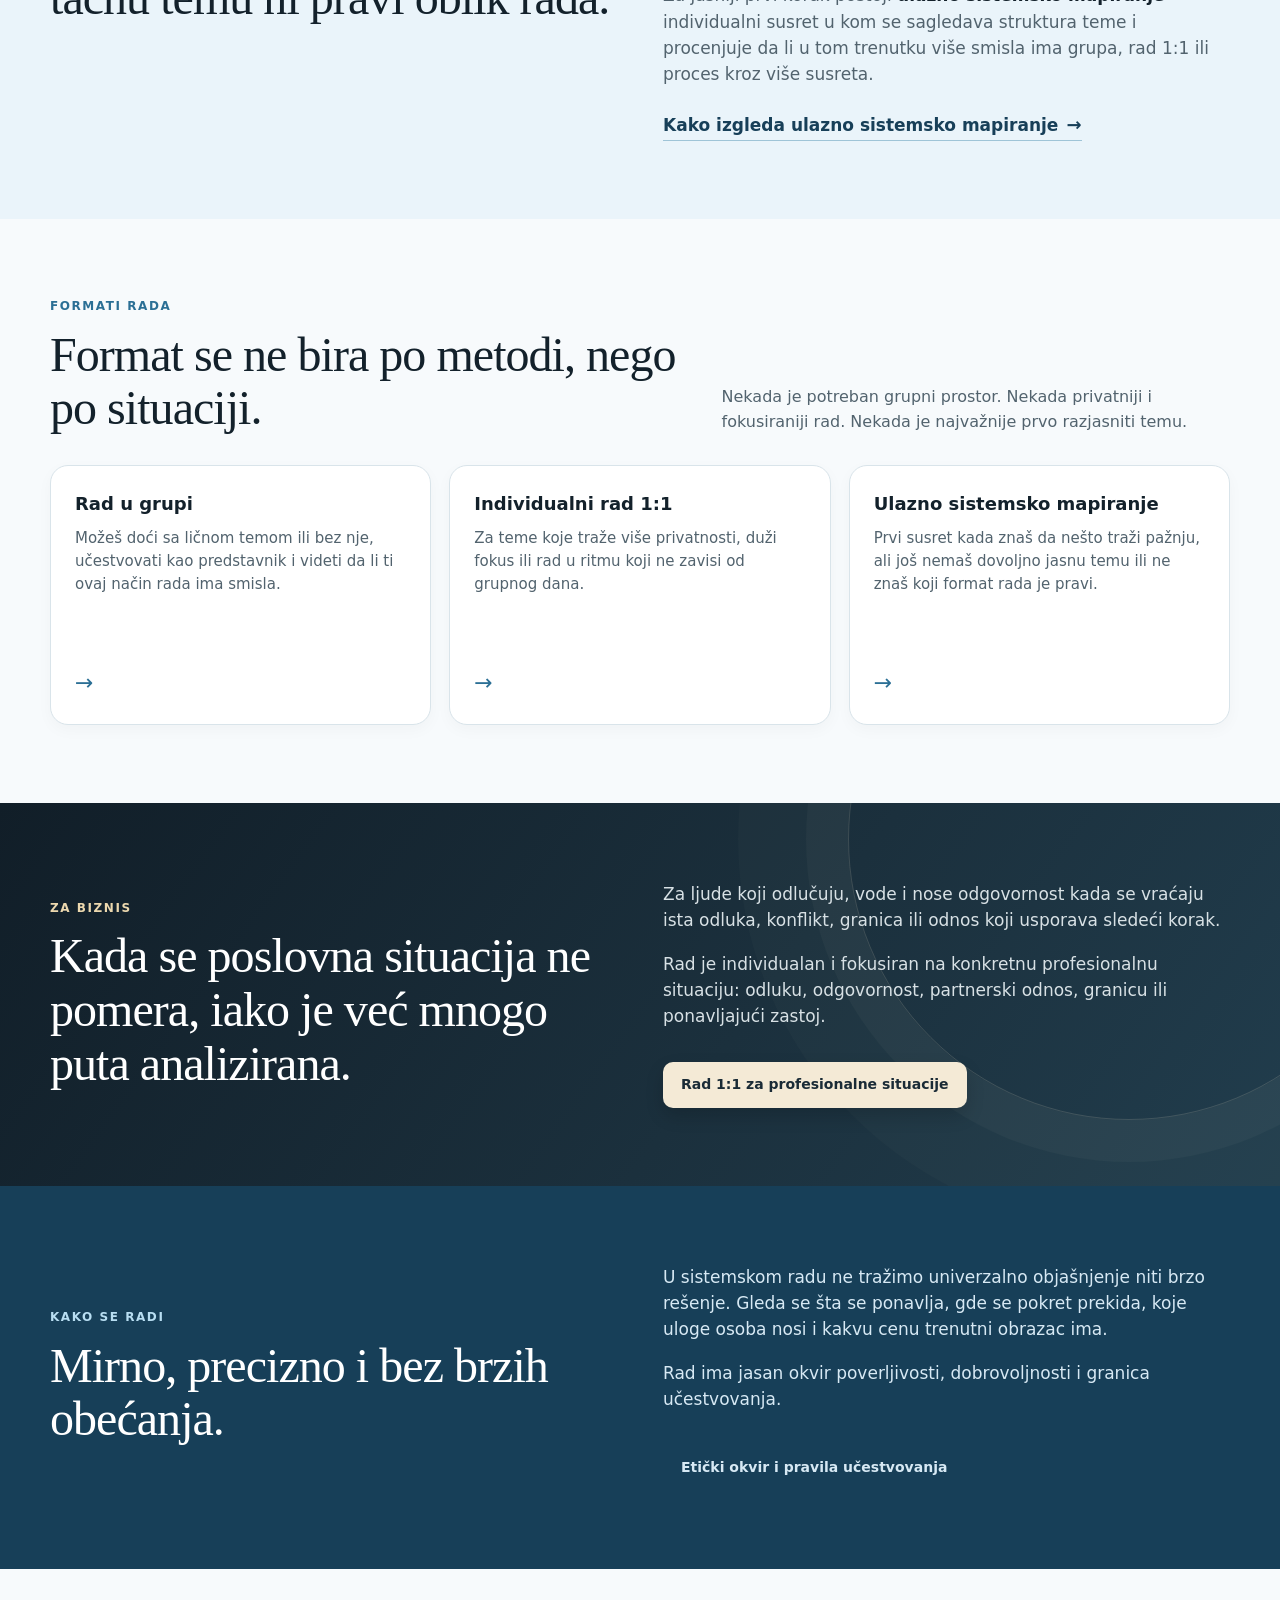
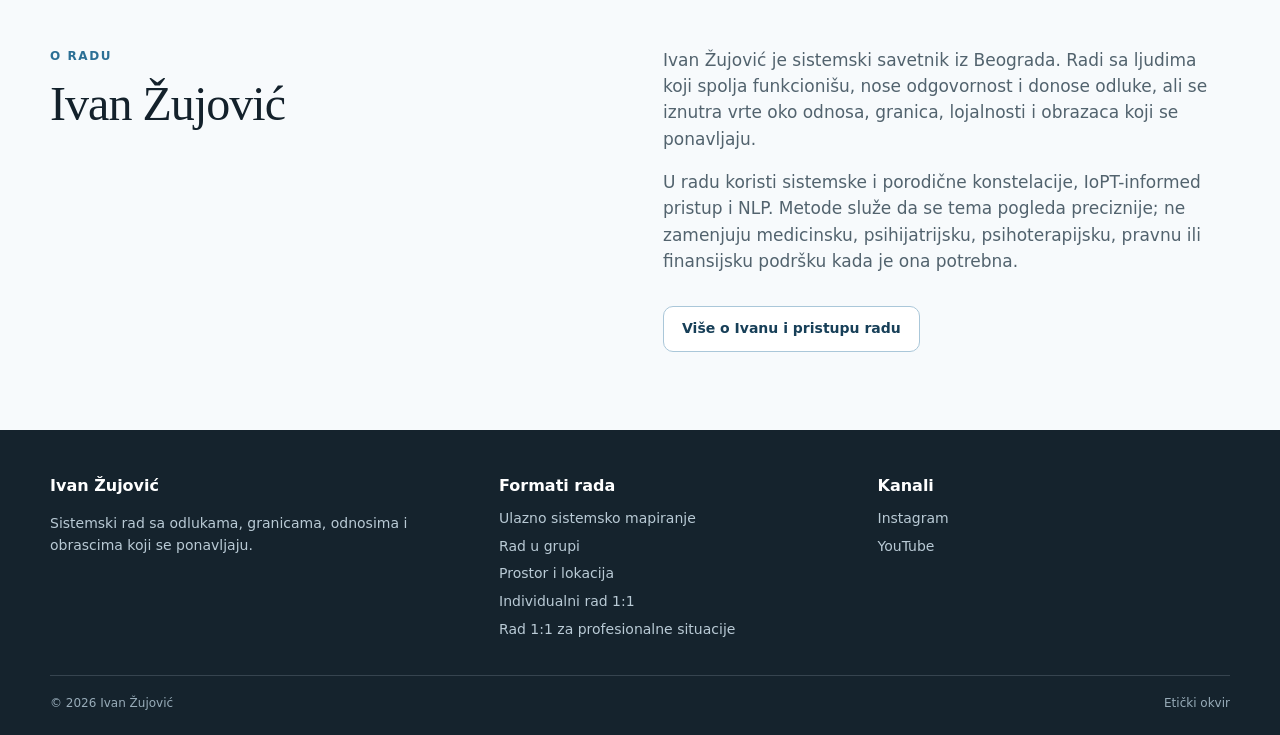
==== commit 69522ca5: "Add space and location page" ====
--- a/index.html
+++ b/index.html
@@ -43,7 +43,7 @@
     <a class="brand" href="" aria-label="Ivan Žujović — početna"><strong>Ivan Žujović</strong><small>Sistemski rad</small></a>
     <button class="nav-toggle" type="button" aria-expanded="false" aria-controls="site-navigation">Meni</button>
     <nav id="site-navigation" class="nav" aria-label="Glavna navigacija">
-      <a href="da-li-je-ovaj-rad-za-mene/">Da li je za mene?</a><a href="rad-1-na-1-za-profesionalne-situacije/">Za biznis</a><a href="radionice/">Radionice</a><a href="o-meni/">O meni</a>
+      <a href="da-li-je-ovaj-rad-za-mene/">Da li je za mene?</a><a href="rad-1-na-1-za-profesionalne-situacije/">Za biznis</a><a href="radionice/">Radionice</a><a href="prostor-i-lokacija/">Prostor</a><a href="o-meni/">O meni</a>
       <a class="nav-cta" href="ulazno-sistemsko-mapiranje/">Prvi korak</a>
     </nav>
   </div>
@@ -127,7 +127,7 @@
 <section class="band">
   <div class="container split">
     <div><div class="kicker">Kako se radi</div><h2>Mirno, precizno i bez brzih obećanja.</h2></div>
-    <div class="prose"><p>U sistemskom radu ne tražimo univerzalno objašnjenje niti brzo rešenje. Gleda se šta se ponavlja, gde se pokret prekida, koje uloge osoba nosi i kakvu cenu trenutni obrazac ima.</p><p>Rad ima jasan okvir poverljivosti, dobrovoljnosti i granica učestvovanja.</p><div class="actions"><a class="button primary" href="eticki-okvir/">Etički okvir i pravila učestvovanja</a></div></div>
+    <div class="prose"><p>U sistemskom radu ne tražimo univerzalno objašnjenje niti brzo rešenje. Gleda se šta se ponavlja, gde se pokret prekida, koje uloge osoba nosi i kakvu cenu trenutni obrazac ima.</p><p>Rad ima jasan okvir poverljivosti, dobrovoljnosti i granica učestvovanja.</p><div class="actions"><a class="button button-secondary" href="eticki-okvir/">Etički okvir i pravila učestvovanja</a></div></div>
   </div>
 </section>
 
@@ -149,6 +149,7 @@
       <ul>
         <li><a href="ulazno-sistemsko-mapiranje/">Ulazno sistemsko mapiranje</a></li>
         <li><a href="rad-u-grupi/">Rad u grupi</a></li>
+        <li><a href="prostor-i-lokacija/">Prostor i lokacija</a></li>
         <li><a href="rad-1-na-1/">Individualni rad 1:1</a></li>
         <li><a href="rad-1-na-1-za-profesionalne-situacije/">Rad 1:1 za profesionalne situacije</a></li>
       </ul>
--- a/assets/styles.css
+++ b/assets/styles.css
@@ -150,3 +150,44 @@
   .button { width: 100%; }
   .hero, .business-hero { padding-top: 64px; }
 }
+
+@media (max-width: 880px) {
+  .grid-3 {
+    gap: 12px;
+  }
+
+  a.format-card {
+    min-height: 0;
+    height: auto;
+    padding: 22px 20px;
+    display: flex;
+    flex-direction: row;
+    align-items: center;
+    justify-content: space-between;
+    gap: 18px;
+  }
+
+  .format-card h3 {
+    margin: 0 0 8px;
+  }
+
+  .format-card p {
+    margin: 0;
+  }
+
+  .format-card .arrow {
+    flex: 0 0 auto;
+    margin: 0;
+    align-self: center;
+    font-size: 1.6rem;
+    line-height: 1;
+  }
+
+    .button-primary {
+    width: 100%;
+  }
+
+  .button-secondary {
+    width: fit-content;
+  }
+}
